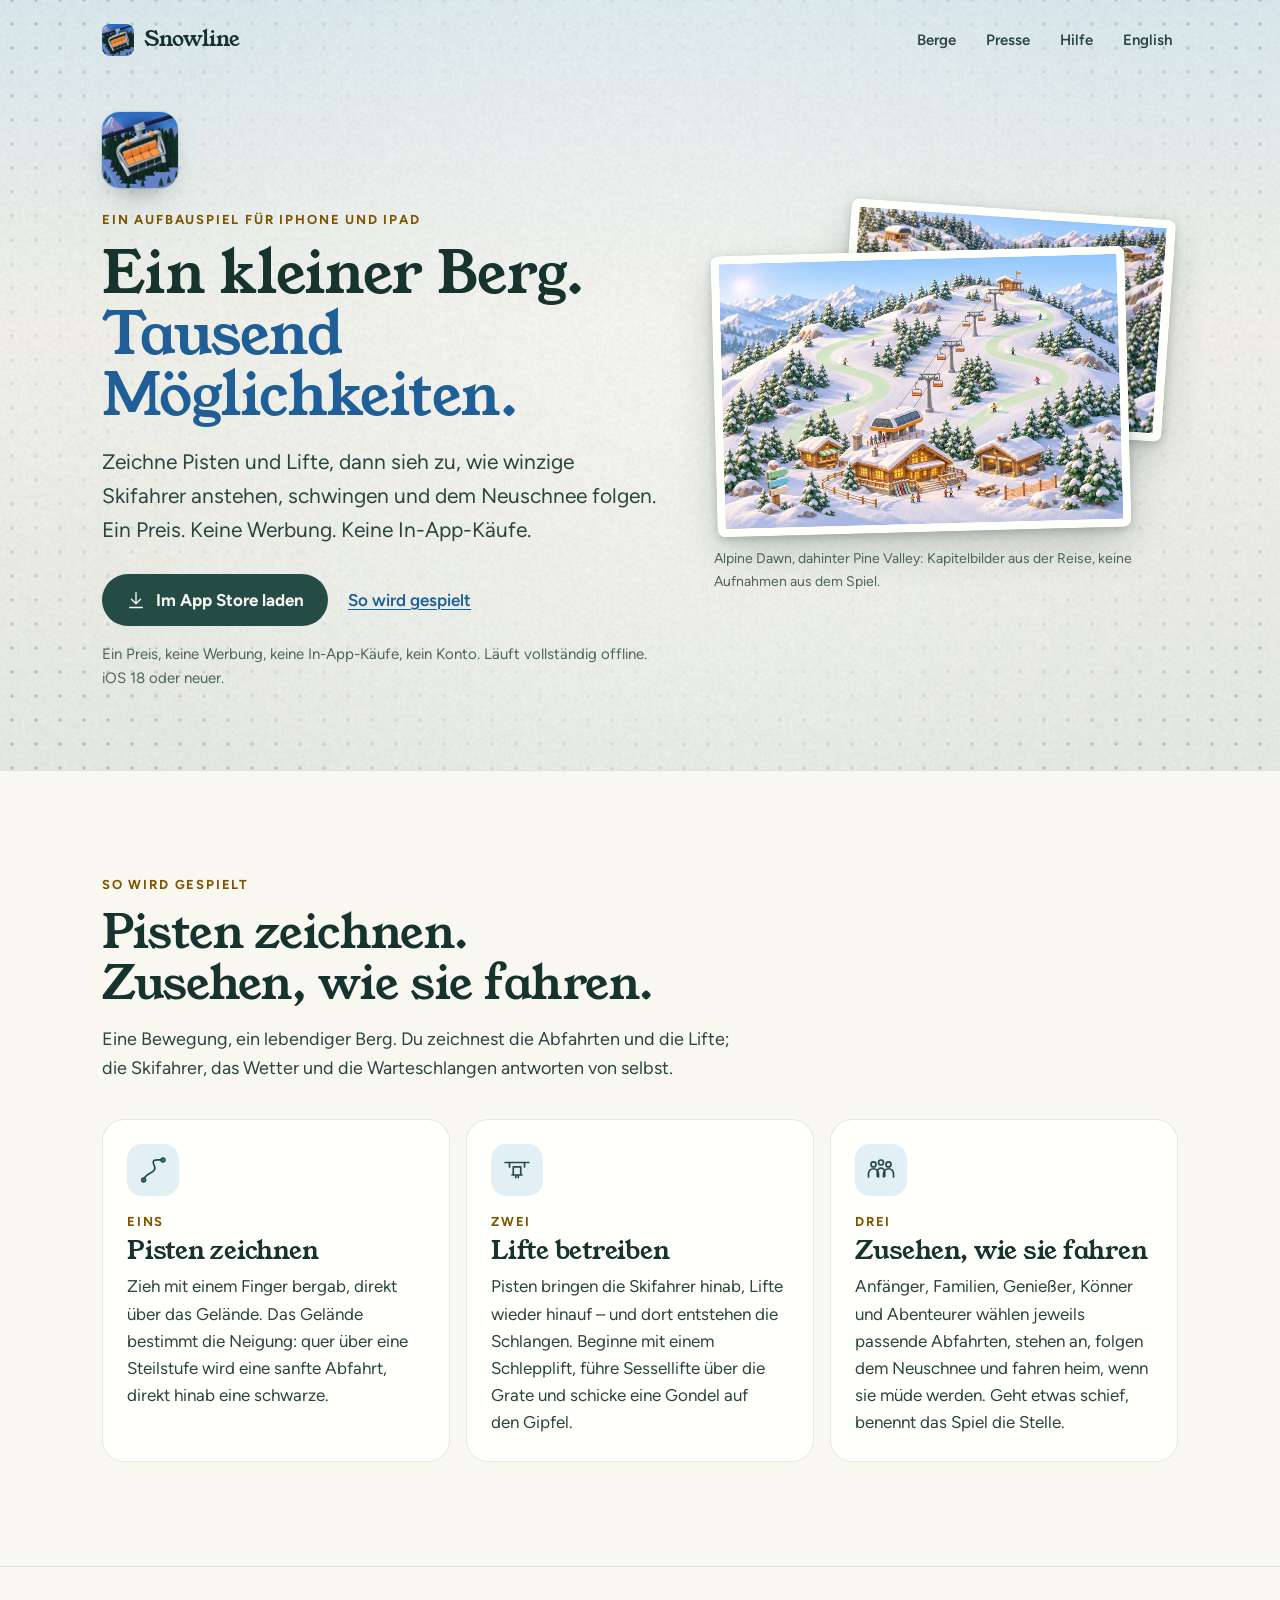
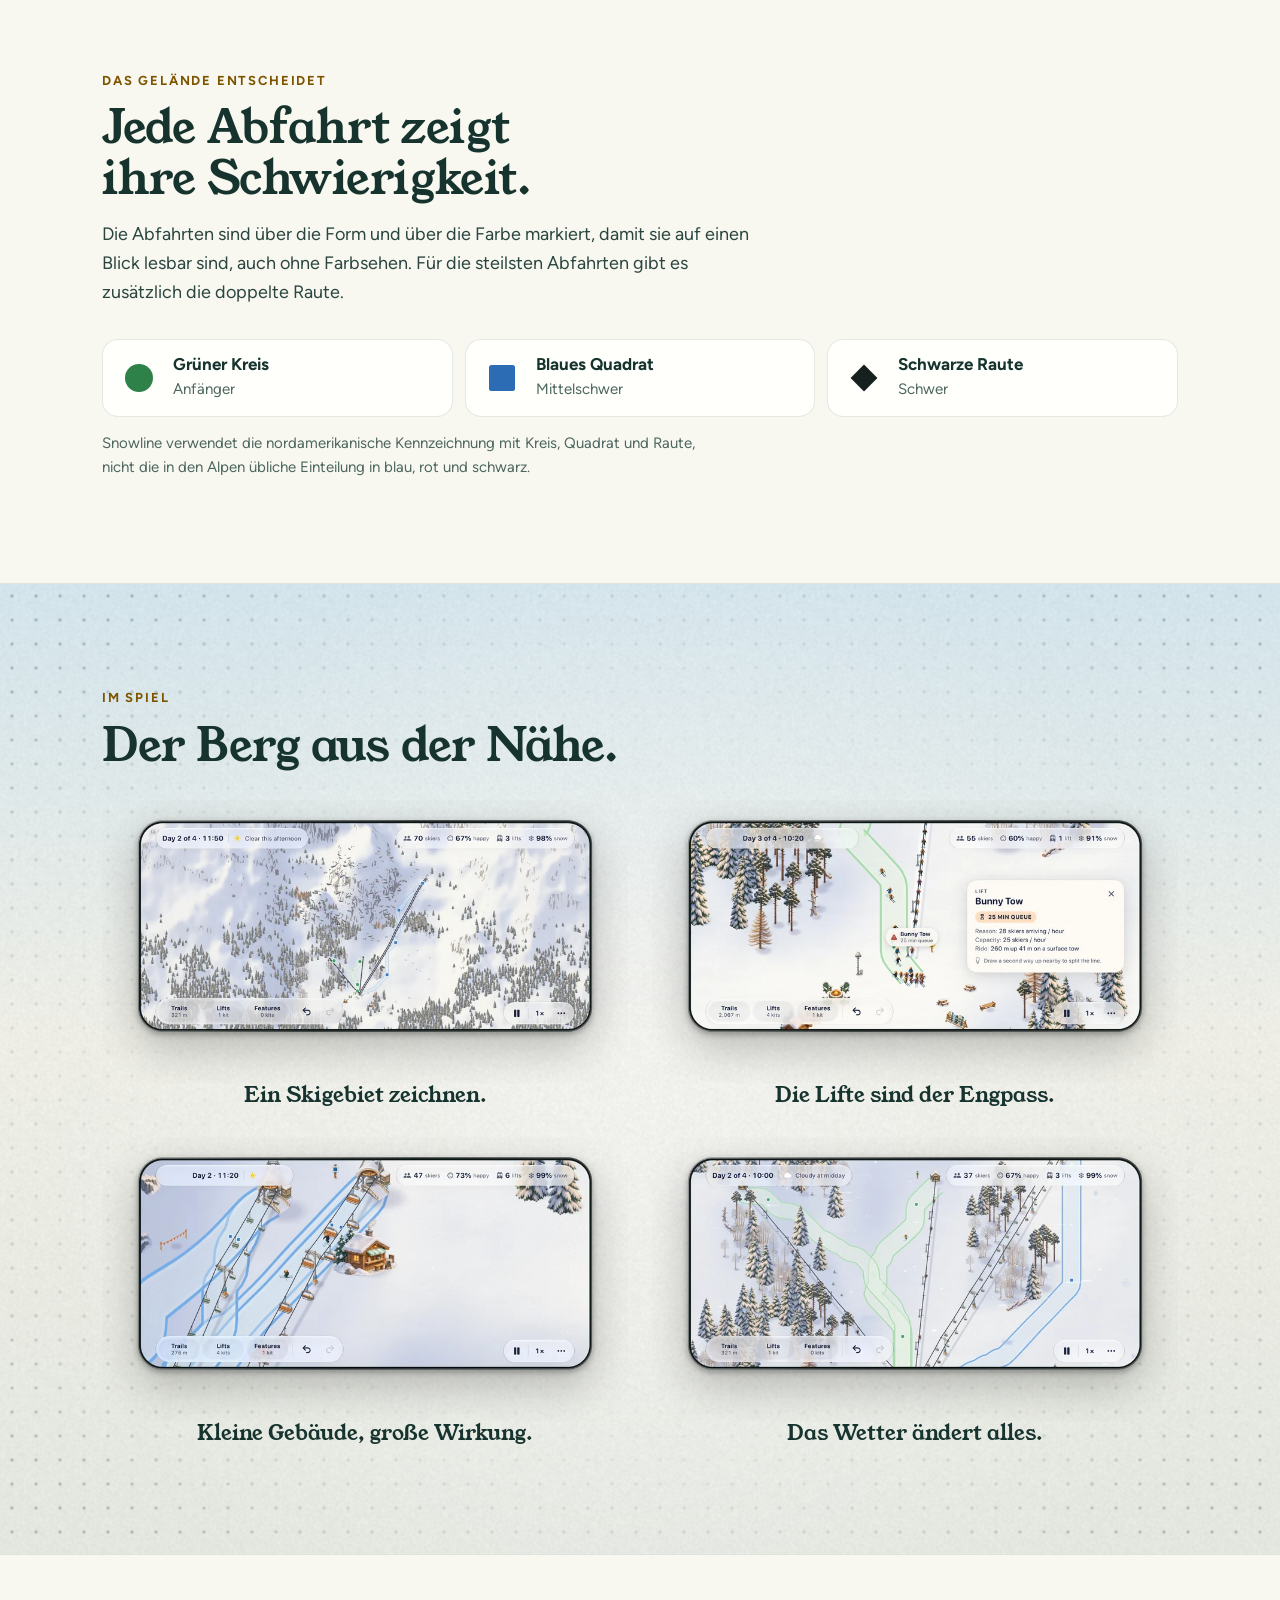
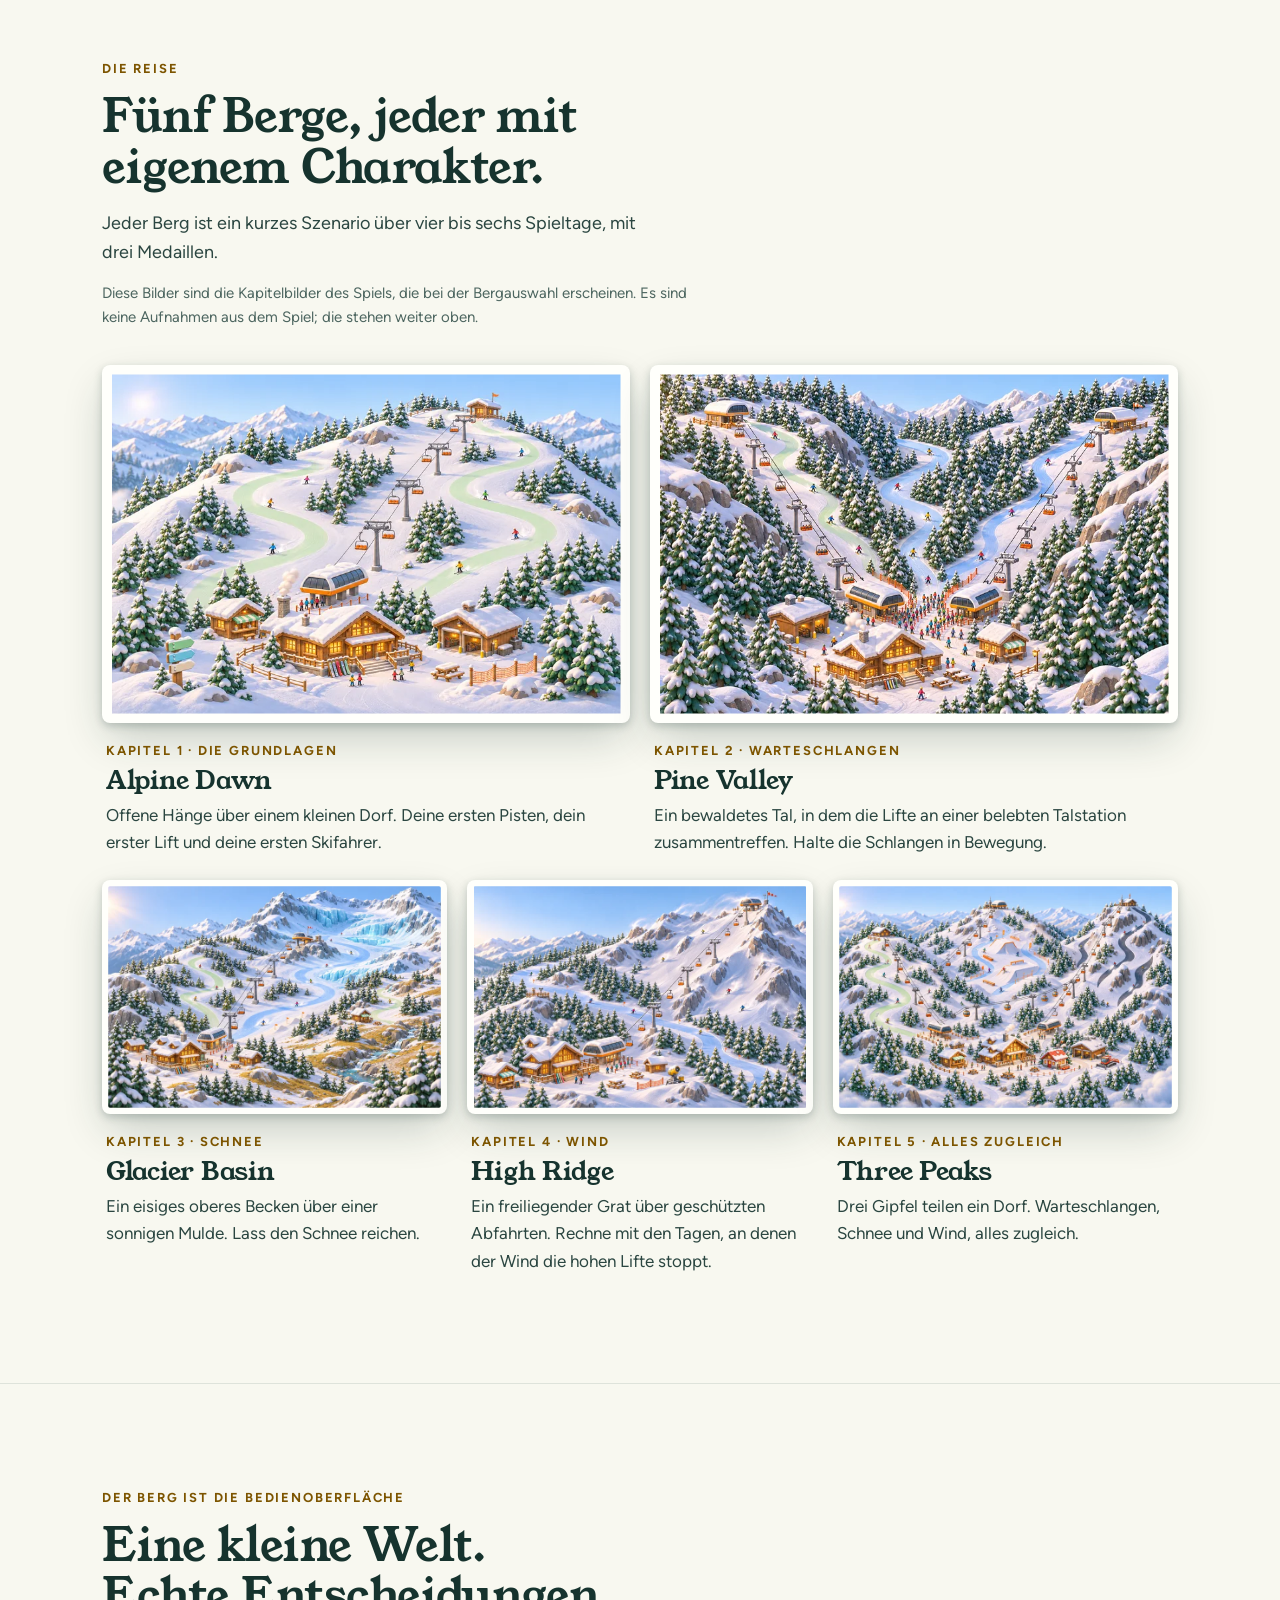
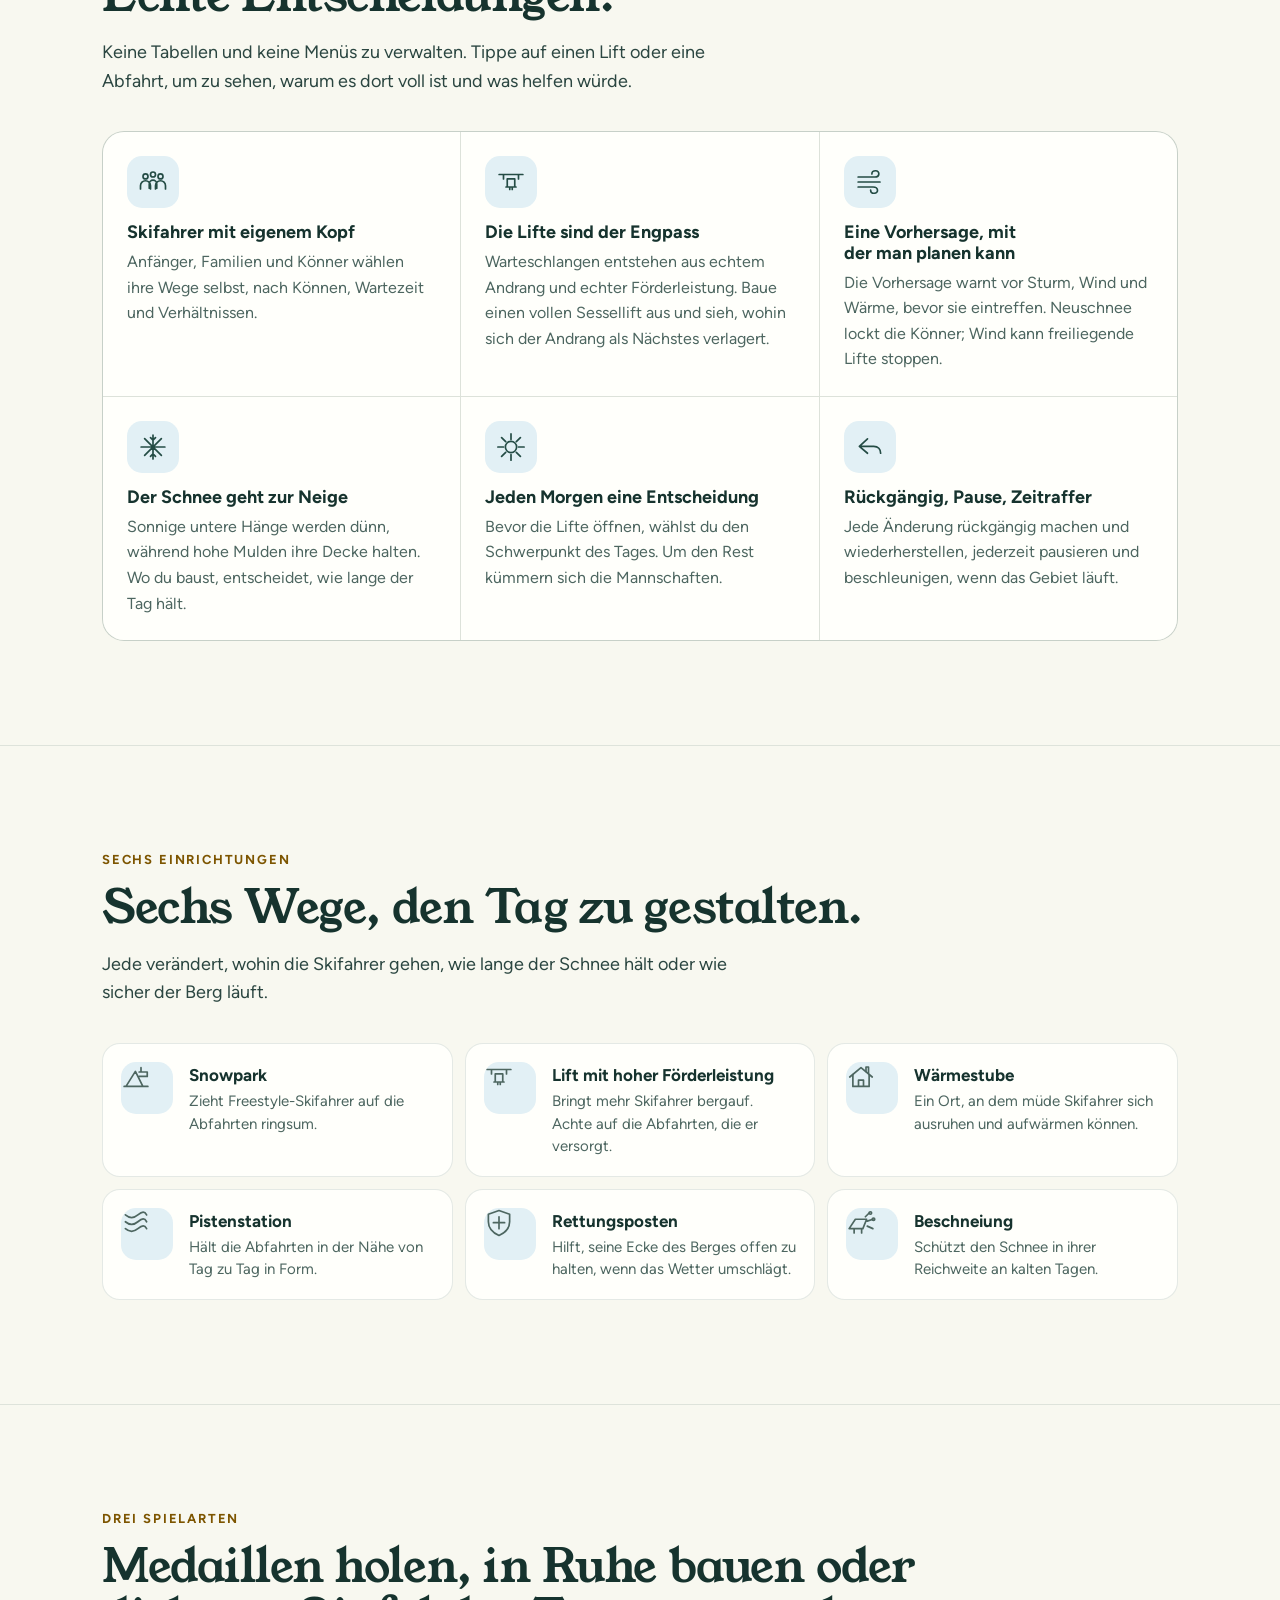
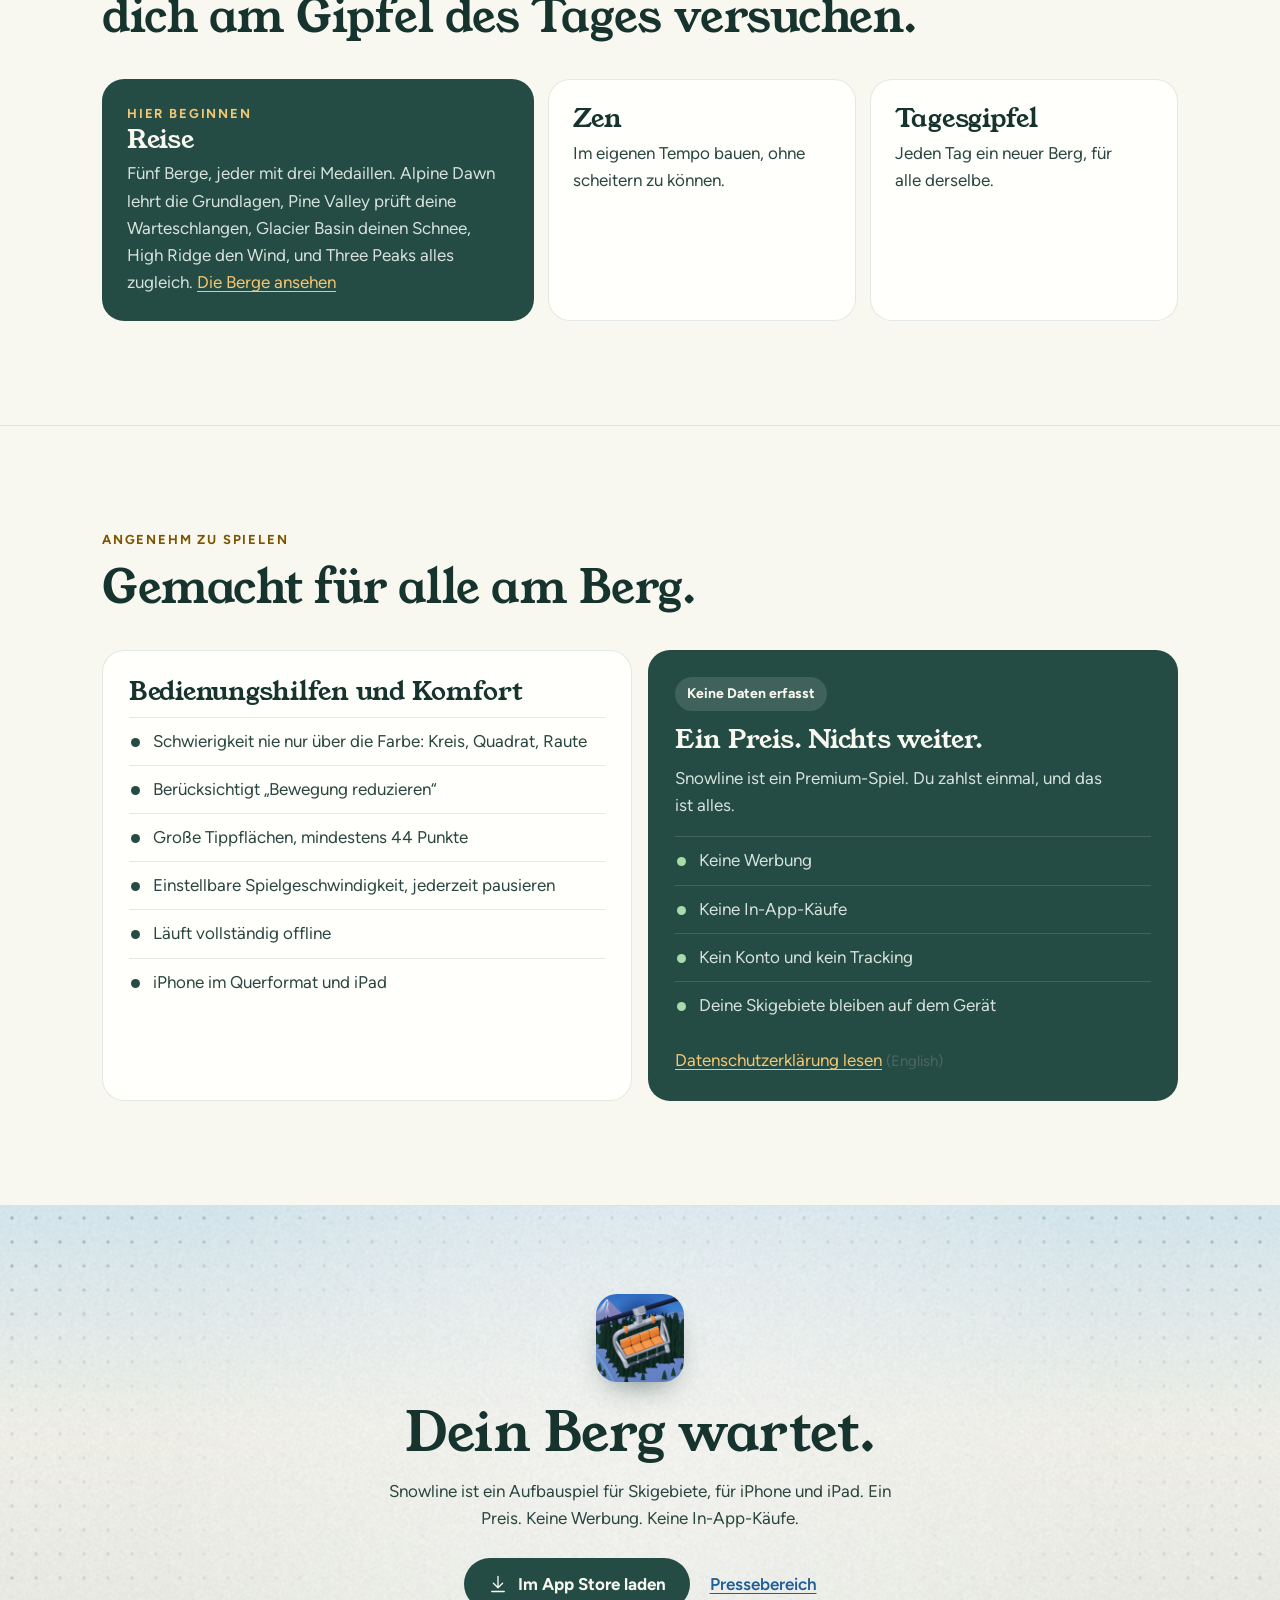
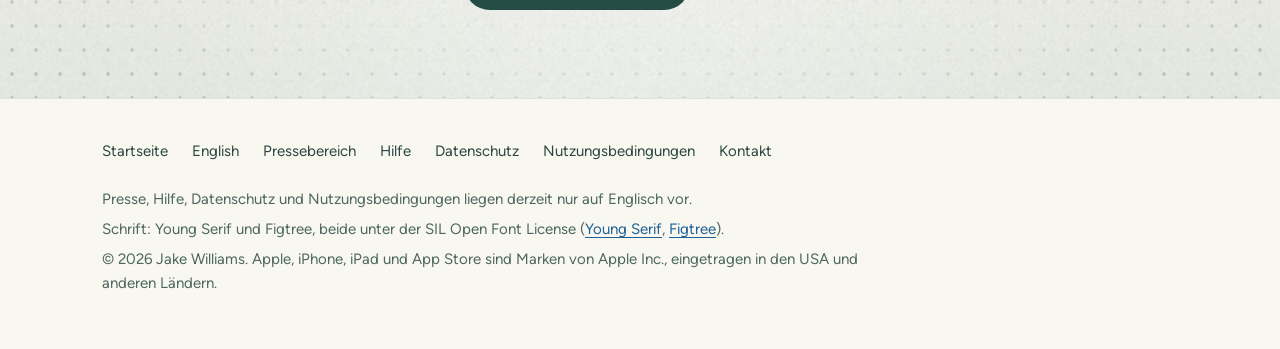
==== index.de.html @ da65fe24 "Add the German landing page, and fix the live site's "Coming soon" buy button The de-DE App Store li" ====
<!DOCTYPE html>
<html lang="de">
<head>
<meta charset="UTF-8">
<meta name="viewport" content="width=device-width, initial-scale=1">
<title>Snowline: Skigebiet bauen – Aufbauspiel für iPhone und iPad</title>
<meta name="description" content="Snowline ist ein Aufbauspiel für iPhone und iPad. Zeichne Pisten und Lifte auf einen kleinen Berg und sieh zu, wie winzige Skifahrer sie befahren. Ein Preis. Keine Werbung. Keine In-App-Käufe.">
<meta name="color-scheme" content="light dark">
<meta name="theme-color" content="#F8F8F0" media="(prefers-color-scheme: light)">
<meta name="theme-color" content="#0E1C1A" media="(prefers-color-scheme: dark)">
<!-- appmeta:start --><meta name="apple-itunes-app" content="app-id=6834599728"><!-- appmeta:end -->
<link rel="canonical" href="https://jakeintech.github.io/snowline-site/index.de.html">
<link rel="alternate" hreflang="de" href="https://jakeintech.github.io/snowline-site/index.de.html">
<link rel="alternate" hreflang="en" href="https://jakeintech.github.io/snowline-site/">
<link rel="alternate" hreflang="x-default" href="https://jakeintech.github.io/snowline-site/">
<link rel="icon" type="image/png" href="assets/img/favicon.png">
<link rel="apple-touch-icon" href="assets/img/apple-touch-icon.png">
<meta property="og:type" content="website">
<meta property="og:site_name" content="Snowline">
<meta property="og:locale" content="de_DE">
<meta property="og:locale:alternate" content="en_US">
<meta property="og:title" content="Snowline: ein kleiner Berg, tausend Möglichkeiten">
<meta property="og:description" content="Ein Aufbauspiel für iPhone und iPad. Pisten zeichnen. Zusehen, wie sie fahren.">
<meta property="og:url" content="https://jakeintech.github.io/snowline-site/index.de.html">
<meta property="og:image" content="https://jakeintech.github.io/snowline-site/assets/img/og.png">
<meta property="og:image:width" content="1200">
<meta property="og:image:height" content="630">
<meta property="og:image:alt" content="Snowline. Ein kleiner Berg. Tausend Möglichkeiten.">
<meta name="twitter:card" content="summary_large_image">
<meta name="twitter:title" content="Snowline: ein kleiner Berg, tausend Möglichkeiten">
<meta name="twitter:description" content="Ein Aufbauspiel für iPhone und iPad. Pisten zeichnen. Zusehen, wie sie fahren.">
<meta name="twitter:image" content="https://jakeintech.github.io/snowline-site/assets/img/og.png">
<meta name="twitter:image:alt" content="Snowline. Ein kleiner Berg. Tausend Möglichkeiten.">
<link rel="preload" href="assets/fonts/young-serif-400.woff2" as="font" type="font/woff2" crossorigin>
<link rel="preload" href="assets/fonts/figtree-var.woff2" as="font" type="font/woff2" crossorigin>
<link rel="stylesheet" href="assets/site.css">
<!-- ld:start -->
<script type="application/ld+json">
{
  "@context": "https://schema.org",
  "@type": "VideoGame",
  "name": "Snowline: Skigebiet bauen",
  "alternateName": "Snowline",
  "description": "Zeichne ein Skigebiet auf einen kleinen Berg und sieh zu, wie es läuft. Pisten führen hinab, Lifte hinauf, und winzige Skifahrer wählen ihre Abfahrten, stehen an, fahren hinauf und fahren ab. Geht etwas schief, benennt das Spiel die Stelle, und eine gute Änderung kann den ganzen Tag retten.",
  "inLanguage": "de",
  "genre": [
    "Simulation",
    "Strategie"
  ],
  "gamePlatform": [
    "iPhone",
    "iPad"
  ],
  "operatingSystem": "iOS 18 oder neuer",
  "applicationCategory": "GameApplication",
  "playMode": "SinglePlayer",
  "url": "https://jakeintech.github.io/snowline-site/index.de.html",
  "image": "https://jakeintech.github.io/snowline-site/assets/img/icon-512.png",
  "downloadUrl": "https://apps.apple.com/de/app/id6834599728",
  "author": {
    "@type": "Person",
    "name": "Jake Williams"
  }
}
</script>
<!-- ld:end -->
</head>
<body>
<a class="skip" href="#main">Zum Inhalt springen</a>

<header class="wrap site-head">
  <a class="brand" href="index.de.html" aria-label="Snowline Startseite">
    <img src="assets/img/icon-192.png" alt="" width="32" height="32">
    Snowline
  </a>
  <nav class="site-nav" aria-label="Seite">
    <a href="#mountains">Berge</a>
    <a href="press.html" hreflang="en">Presse</a>
    <a href="support.html" hreflang="en">Hilfe</a>
    <a href="./" hreflang="en" lang="en">English</a>
  </nav>
</header>

<main id="main">

<section class="hero stage" aria-labelledby="hero-title">
  <div class="wrap hero-grid">
    <div>
      <img class="hero-icon" src="assets/img/icon-192.png" width="76" height="76" alt="Das Snowline-App-Symbol: ein Nadelwaldgipfel mit einer elfenbeinfarbenen S-förmigen Piste und einer bernsteinfarbenen Gondel vor gletscherblauem Himmel.">
      <p class="tag">Ein Aufbauspiel für iPhone und iPad</p>
      <h1 id="hero-title"><span class="line">Ein kleiner Berg.</span> <span class="line">Tausend Möglichkeiten.</span></h1>
      <!-- promo:start -->
      <p class="lede">Zeichne Pisten und Lifte, dann sieh zu, wie winzige Skifahrer anstehen, schwingen und dem Neuschnee folgen. Ein Preis. Keine Werbung. Keine <span class="nb">In-App-Käufe</span>.</p>
      <!-- promo:end -->
      <div class="hero-cta">
        <!-- store-cta:start --><a class="btn store" href="https://apps.apple.com/de/app/id6834599728"><svg viewBox="0 0 48 48" fill="none" stroke="currentColor" stroke-width="3.2" stroke-linecap="round" stroke-linejoin="round" aria-hidden="true" focusable="false"><path d="M24 6v26M13 22l11 11 11-11M9 42h30"/></svg>Im App Store laden</a><!-- store-cta:end -->
        <a href="#how">So wird gespielt</a>
      </div>
      <p class="fine">Ein Preis, keine Werbung, keine In-App-Käufe, kein Konto. Läuft vollständig offline. iOS 18 oder neuer.</p>
    </div>
    <figure class="art prints">
      <div class="stack">
        <img class="print back" src="assets/img/art/pine-valley-768.webp" srcset="assets/img/art/pine-valley-768.webp 768w, assets/img/art/pine-valley-1536.webp 1536w" sizes="(min-width: 1140px) 360px, (min-width: 960px) 34vw, 66vw" width="1536" height="1024" alt="">
        <img class="print front" src="assets/img/art/alpine-dawn-1536.webp" srcset="assets/img/art/alpine-dawn-768.webp 768w, assets/img/art/alpine-dawn-1536.webp 1536w" sizes="(min-width: 1140px) 500px, (min-width: 960px) 46vw, 92vw" width="1536" height="1024" fetchpriority="high" alt="Ein gemalter kleiner Skiberg am Morgen: eine Holzhütte und eine Liftstation in einem verschneiten Dorf, ein Sessellift, der zwischen Nadelbäumen aufsteigt, und blassgrüne Abfahrten, die sich ins Tal winden.">
      </div>
      <figcaption>Alpine Dawn, dahinter Pine Valley: Kapitelbilder aus der Reise, keine Aufnahmen aus dem Spiel.</figcaption>
    </figure>
  </div>
</section>

<section class="section" id="how" aria-labelledby="how-title">
  <div class="wrap">
    <p class="tag">So wird gespielt</p>
    <h2 id="how-title">Pisten zeichnen. Zusehen, wie sie fahren.</h2>
    <p class="intro">Eine Bewegung, ein lebendiger Berg. Du zeichnest die Abfahrten und die Lifte; die Skifahrer, das Wetter und die Warteschlangen antworten von selbst.</p>
    <ol class="steps">
      <li>
        <span class="ico"><svg viewBox="0 0 48 48" fill="none" stroke="currentColor" stroke-width="2.7" stroke-linecap="round" stroke-linejoin="round" aria-hidden="true" focusable="false"><path d="M9 40 C11 28 32 29 26 17 S32 8 40 8"/><circle cx="9" cy="40" r="3"/><circle cx="40" cy="8" r="3"/></svg></span>
        <span class="n">Eins</span>
        <h3>Pisten zeichnen</h3>
        <p>Zieh mit einem Finger bergab, direkt über das Gelände. Das Gelände bestimmt die Neigung: quer über eine Steilstufe wird eine sanfte Abfahrt, direkt hinab eine schwarze.</p>
      </li>
      <li>
        <span class="ico"><svg viewBox="0 0 48 48" fill="none" stroke="currentColor" stroke-width="2.7" stroke-linecap="round" stroke-linejoin="round" aria-hidden="true" focusable="false"><path d="M5 12H43M12 12v7m24-7v7M18 19h12v13H18zM16 32h16M22 32v4m4-4v4"/></svg></span>
        <span class="n">Zwei</span>
        <h3>Lifte betreiben</h3>
        <p>Pisten bringen die Skifahrer hinab, Lifte wieder hinauf – und dort entstehen die Schlangen. Beginne mit einem Schlepplift, führe Sessellifte über die Grate und schicke eine Gondel auf den Gipfel.</p>
      </li>
      <li>
        <span class="ico"><svg viewBox="0 0 48 48" fill="none" stroke="currentColor" stroke-width="2.7" stroke-linecap="round" stroke-linejoin="round" aria-hidden="true" focusable="false"><circle cx="12" cy="15" r="4"/><circle cx="24" cy="12" r="4"/><circle cx="36" cy="15" r="4"/><path d="M4 35v-5a8 8 0 0 1 16 0v5m-2-1v-7a6 6 0 0 1 12 0v7m-2 1v-5a8 8 0 0 1 16 0v5"/></svg></span>
        <span class="n">Drei</span>
        <h3>Zusehen, wie sie fahren</h3>
        <p>Anfänger, Familien, Genießer, Könner und Abenteurer wählen jeweils passende Abfahrten, stehen an, folgen dem Neuschnee und fahren heim, wenn sie müde werden. Geht etwas schief, benennt das Spiel die Stelle.</p>
      </li>
    </ol>
  </div>
</section>

<section class="section" id="terrain" aria-labelledby="terrain-title">
  <div class="wrap">
    <p class="tag">Das Gelände entscheidet</p>
    <h2 id="terrain-title">Jede Abfahrt zeigt ihre Schwierigkeit.</h2>
    <p class="intro">Die Abfahrten sind über die Form und über die Farbe markiert, damit sie auf einen Blick lesbar sind, auch ohne Farbsehen. Für die steilsten Abfahrten gibt es zusätzlich die doppelte Raute.</p>
    <ul class="markers">
      <li><svg viewBox="0 0 36 36" aria-hidden="true" focusable="false"><circle class="mk-green" cx="18" cy="18" r="14"/></svg><div><b>Grüner Kreis</b><span>Anfänger</span></div></li>
      <li><svg viewBox="0 0 36 36" aria-hidden="true" focusable="false"><rect class="mk-blue" x="5" y="5" width="26" height="26" rx="2.5"/></svg><div><b>Blaues Quadrat</b><span>Mittelschwer</span></div></li>
      <li><svg viewBox="0 0 36 36" aria-hidden="true" focusable="false"><rect class="mk-black" x="8.5" y="8.5" width="19" height="19" transform="rotate(45 18 18)"/></svg><div><b>Schwarze Raute</b><span>Schwer</span></div></li>
    </ul>
    <p class="note">Snowline verwendet die nordamerikanische Kennzeichnung mit Kreis, Quadrat und Raute, nicht die in den Alpen übliche Einteilung in blau, rot und schwarz.</p>
  </div>
</section>

<section class="section stage" id="screenshots" aria-labelledby="screenshots-title">
  <div class="wrap">
    <p class="tag">Im Spiel</p>
    <h2 id="screenshots-title">Der Berg aus der Nähe.</h2>
    <ul class="shots">
      <li><figure><img src="assets/img/shots/01-overview-small.webp" srcset="assets/img/shots/01-overview-small.webp 879w, assets/img/shots/01-overview.webp 1759w" sizes="(min-width: 960px) 50vw, 100vw" width="1759" height="949" alt="Ein ganzes Snowline-Skigebiet auf seinem Berg, mit Pisten, Liften und Skifahrern."><figcaption>Ein Skigebiet zeichnen.</figcaption></figure></li>
      <li><figure><img src="assets/img/shots/02-queue-small.webp" srcset="assets/img/shots/02-queue-small.webp 879w, assets/img/shots/02-queue.webp 1759w" sizes="(min-width: 960px) 50vw, 100vw" width="1759" height="949" loading="lazy" alt="Skifahrer stehen an der Talstation eines viel befahrenen Lifts an."><figcaption>Die Lifte sind der Engpass.</figcaption></figure></li>
      <li><figure><img src="assets/img/shots/03-features-small.webp" srcset="assets/img/shots/03-features-small.webp 879w, assets/img/shots/03-features.webp 1759w" sizes="(min-width: 960px) 50vw, 100vw" width="1759" height="949" loading="lazy" alt="Nahaufnahme einer Einrichtung: eine Wärmestube neben zwei Sesselliften, auf denen Skifahrer bergauf fahren."><figcaption>Kleine Gebäude, große Wirkung.</figcaption></figure></li>
      <li><figure><img src="assets/img/shots/04-snowfall-small.webp" srcset="assets/img/shots/04-snowfall-small.webp 879w, assets/img/shots/04-snowfall.webp 1759w" sizes="(min-width: 960px) 50vw, 100vw" width="1759" height="949" loading="lazy" alt="Schneefall über dem Skigebiet."><figcaption>Das Wetter ändert alles.</figcaption></figure></li>
    </ul>
  </div>
</section>

<section class="section" id="mountains" aria-labelledby="mountains-title">
  <div class="wrap">
    <p class="tag">Die Reise</p>
    <h2 id="mountains-title">Fünf Berge, jeder mit eigenem Charakter.</h2>
    <p class="intro">Jeder Berg ist ein kurzes Szenario über vier bis sechs Spieltage, mit drei Medaillen.</p>
    <p class="note">Diese Bilder sind die Kapitelbilder des Spiels, die bei der Bergauswahl erscheinen. Es sind keine Aufnahmen aus dem Spiel; die stehen weiter oben.</p>
    <!-- new-mountains:start --><!-- new-mountains:end -->
    <ul class="peaks">
      <li class="peak">
        <img class="print" src="assets/img/art/alpine-dawn-768.webp" srcset="assets/img/art/alpine-dawn-768.webp 768w, assets/img/art/alpine-dawn-1536.webp 1536w" sizes="(min-width: 720px) 50vw, 100vw" width="1536" height="1024" loading="lazy" alt="Ein gemalter kleiner Berg am Morgen: eine Holzhütte und eine Liftstation in einem verschneiten Dorf, ein Sessellift, der zwischen Nadelbäumen aufsteigt, und blassgrüne Abfahrten, die sich ins Tal winden.">
        <div class="body">
          <p class="n">Kapitel 1 &middot; Die Grundlagen</p>
          <h3>Alpine Dawn</h3>
          <p>Offene Hänge über einem kleinen Dorf. Deine ersten Pisten, dein erster Lift und deine ersten Skifahrer.</p>
        </div>
      </li>
      <li class="peak">
        <img class="print" src="assets/img/art/pine-valley-768.webp" srcset="assets/img/art/pine-valley-768.webp 768w, assets/img/art/pine-valley-1536.webp 1536w" sizes="(min-width: 720px) 50vw, 100vw" width="1536" height="1024" loading="lazy" alt="Ein gemaltes bewaldetes Tal: Sessellifte steigen auf beiden Seiten von einer Talstation auf, an der eine Menge winziger Skifahrer wartet.">
        <div class="body">
          <p class="n">Kapitel 2 &middot; Warteschlangen</p>
          <h3>Pine Valley</h3>
          <p>Ein bewaldetes Tal, in dem die Lifte an einer belebten Talstation zusammentreffen. Halte die Schlangen in Bewegung.</p>
        </div>
      </li>
      <li class="peak">
        <img class="print" src="assets/img/art/glacier-basin-768.webp" srcset="assets/img/art/glacier-basin-768.webp 768w, assets/img/art/glacier-basin-1536.webp 1536w" sizes="(min-width: 960px) 33vw, (min-width: 720px) 50vw, 100vw" width="1536" height="1024" loading="lazy" alt="Ein gemaltes Hochbecken: eisblaue Gletscherbrüche hoch oben, darunter ein Sessellift und gewundene Abfahrten, und eine sonnige untere Mulde, in der der Schnee neben einem Bach zu Gras ausgedünnt ist.">
        <div class="body">
          <p class="n">Kapitel 3 &middot; Schnee</p>
          <h3>Glacier Basin</h3>
          <p>Ein eisiges oberes Becken über einer sonnigen Mulde. Lass den Schnee reichen.</p>
        </div>
      </li>
      <li class="peak">
        <img class="print" src="assets/img/art/high-ridge-768.webp" srcset="assets/img/art/high-ridge-768.webp 768w, assets/img/art/high-ridge-1536.webp 1536w" sizes="(min-width: 960px) 33vw, (min-width: 720px) 50vw, 100vw" width="1536" height="1024" loading="lazy" alt="Ein gemalter steiler, felsiger Grat, über dessen Gipfel Schnee verweht, mit einem Sessellift zu einer Station oben und einer Abfahrt, die sich unten durch geschützten Wald schwingt.">
        <div class="body">
          <p class="n">Kapitel 4 &middot; Wind</p>
          <h3>High Ridge</h3>
          <p>Ein freiliegender Grat über geschützten Abfahrten. Rechne mit den Tagen, an denen der Wind die hohen Lifte stoppt.</p>
        </div>
      </li>
      <li class="peak">
        <img class="print" src="assets/img/art/three-peaks-768.webp" srcset="assets/img/art/three-peaks-768.webp 768w, assets/img/art/three-peaks-1536.webp 1536w" sizes="(min-width: 960px) 33vw, (min-width: 720px) 50vw, 100vw" width="1536" height="1024" loading="lazy" alt="Ein gemaltes Skigebiet mit drei verschneiten Gipfeln um ein Dorf, mit Sesselliften und einer Gondel, einem Snowpark mit Schanzen dazwischen und Abfahrten, die sich von jedem Gipfel herabwinden.">
        <div class="body">
          <p class="n">Kapitel 5 &middot; Alles zugleich</p>
          <h3>Three Peaks</h3>
          <p>Drei Gipfel teilen ein Dorf. Warteschlangen, Schnee und Wind, alles zugleich.</p>
        </div>
      </li>
    </ul>
  </div>
</section>

<section class="section" id="features" aria-labelledby="features-title">
  <div class="wrap">
    <p class="tag">Der Berg ist die Bedienoberfläche</p>
    <h2 id="features-title">Eine kleine Welt. Echte Entscheidungen.</h2>
    <p class="intro">Keine Tabellen und keine Menüs zu verwalten. Tippe auf einen Lift oder eine Abfahrt, um zu sehen, warum es dort voll ist und was helfen würde.</p>
    <div class="grid">
      <div>
        <span class="ico"><svg viewBox="0 0 48 48" fill="none" stroke="currentColor" stroke-width="2.7" stroke-linecap="round" stroke-linejoin="round" aria-hidden="true" focusable="false"><circle cx="12" cy="15" r="4"/><circle cx="24" cy="12" r="4"/><circle cx="36" cy="15" r="4"/><path d="M4 35v-5a8 8 0 0 1 16 0v5m-2-1v-7a6 6 0 0 1 12 0v7m-2 1v-5a8 8 0 0 1 16 0v5"/></svg></span>
        <h3>Skifahrer mit eigenem Kopf</h3>
        <p>Anfänger, Familien und Könner wählen ihre Wege selbst, nach Können, Wartezeit und Verhältnissen.</p>
      </div>
      <div>
        <span class="ico"><svg viewBox="0 0 48 48" fill="none" stroke="currentColor" stroke-width="2.7" stroke-linecap="round" stroke-linejoin="round" aria-hidden="true" focusable="false"><path d="M5 12H43M12 12v7m24-7v7M18 19h12v13H18zM16 32h16M22 32v4m4-4v4"/></svg></span>
        <h3>Die Lifte sind der Engpass</h3>
        <p>Warteschlangen entstehen aus echtem Andrang und echter Förderleistung. Baue einen vollen Sessellift aus und sieh, wohin sich der Andrang als Nächstes verlagert.</p>
      </div>
      <div>
        <span class="ico"><svg viewBox="0 0 48 48" fill="none" stroke="currentColor" stroke-width="2.7" stroke-linecap="round" stroke-linejoin="round" aria-hidden="true" focusable="false"><path d="M5 16h27c8 0 8-10 1-10-4 0-6 2-6 5M5 24h35M5 32h24c9 0 9 10 2 10-4 0-6-2-6-5"/></svg></span>
        <h3>Eine Vorhersage, mit der man planen kann</h3>
        <p>Die Vorhersage warnt vor Sturm, Wind und Wärme, bevor sie eintreffen. Neuschnee lockt die Könner; Wind kann freiliegende Lifte stoppen.</p>
      </div>
      <div>
        <span class="ico"><svg viewBox="0 0 48 48" fill="none" stroke="currentColor" stroke-width="2.7" stroke-linecap="round" stroke-linejoin="round" aria-hidden="true" focusable="false"><path d="M24 5v38M5 24h38M10.6 10.6l26.8 26.8M37.4 10.6 10.6 37.4M20 9l4 4 4-4M20 39l4-4 4 4"/></svg></span>
        <h3>Der Schnee geht zur Neige</h3>
        <p>Sonnige untere Hänge werden dünn, während hohe Mulden ihre Decke halten. Wo du baust, entscheidet, wie lange der Tag hält.</p>
      </div>
      <div>
        <span class="ico"><svg viewBox="0 0 48 48" fill="none" stroke="currentColor" stroke-width="2.7" stroke-linecap="round" stroke-linejoin="round" aria-hidden="true" focusable="false"><circle cx="24" cy="24" r="9"/><path d="M24 3v9m0 24v9M3 24h9m24 0h9M9 9l6.5 6.5m17 17L39 39M9 39l6.5-6.5m17-17L39 9"/></svg></span>
        <h3>Jeden Morgen eine Entscheidung</h3>
        <p>Bevor die Lifte öffnen, wählst du den Schwerpunkt des Tages. Um den Rest kümmern sich die Mannschaften.</p>
      </div>
      <div>
        <span class="ico"><svg viewBox="0 0 48 48" fill="none" stroke="currentColor" stroke-width="2.7" stroke-linecap="round" stroke-linejoin="round" aria-hidden="true" focusable="false"><path d="M20 11 7 23l13 11M8 23h22c7 0 11 5 11 11"/></svg></span>
        <h3>Rückgängig, Pause, Zeitraffer</h3>
        <p>Jede Änderung rückgängig machen und wiederherstellen, jederzeit pausieren und beschleunigen, wenn das Gebiet läuft.</p>
      </div>
    </div>
  </div>
</section>

<section class="section" id="kit" aria-labelledby="kit-title">
  <div class="wrap">
    <p class="tag">Sechs Einrichtungen</p>
    <h2 id="kit-title">Sechs Wege, den Tag zu gestalten.</h2>
    <p class="intro">Jede verändert, wohin die Skifahrer gehen, wie lange der Schnee hält oder wie sicher der Berg läuft.</p>
    <ul class="kit">
      <li><span class="ico"><svg viewBox="0 0 48 48" fill="none" stroke="currentColor" stroke-width="2.7" stroke-linecap="round" stroke-linejoin="round" aria-hidden="true" focusable="false"><path d="M5 39h38M8 39l15-24 12 24M29 16h13v7H29M32 9v7"/></svg></span><div><b>Snowpark</b><span>Zieht Freestyle-Skifahrer auf die Abfahrten ringsum.</span></div></li>
      <li><span class="ico"><svg viewBox="0 0 48 48" fill="none" stroke="currentColor" stroke-width="2.7" stroke-linecap="round" stroke-linejoin="round" aria-hidden="true" focusable="false"><path d="M5 12H43M12 12v7m24-7v7M18 19h12v13H18zM16 32h16M22 32v4m4-4v4"/></svg></span><div><b>Lift mit hoher Förderleistung</b><span>Bringt mehr Skifahrer bergauf. Achte auf die Abfahrten, die er versorgt.</span></div></li>
      <li><span class="ico"><svg viewBox="0 0 48 48" fill="none" stroke="currentColor" stroke-width="2.7" stroke-linecap="round" stroke-linejoin="round" aria-hidden="true" focusable="false"><path d="M6 24 24 9l18 15"/><path d="M11 20v19h26V20M20 39V29h8v10M32 15V8h4v10"/></svg></span><div><b>Wärmestube</b><span>Ein Ort, an dem müde Skifahrer sich ausruhen und aufwärmen können.</span></div></li>
      <li><span class="ico"><svg viewBox="0 0 48 48" fill="none" stroke="currentColor" stroke-width="2.7" stroke-linecap="round" stroke-linejoin="round" aria-hidden="true" focusable="false"><path d="M7 11c7 6 13 6 20 0s11-6 14 0M7 22c7 6 13 6 20 0s11-6 14 0M7 33c7 6 13 6 20 0s11-6 14 0"/></svg></span><div><b>Pistenstation</b><span>Hält die Abfahrten in der Nähe von Tag zu Tag in Form.</span></div></li>
      <li><span class="ico"><svg viewBox="0 0 48 48" fill="none" stroke="currentColor" stroke-width="2.7" stroke-linecap="round" stroke-linejoin="round" aria-hidden="true" focusable="false"><path d="M24 4 41 10v12c0 12-8 18-17 22C15 40 7 34 7 22V10L24 4Z"/><path d="M24 14v19m-9-9.5h18"/></svg></span><div><b>Rettungsposten</b><span>Hilft, seine Ecke des Berges offen zu halten, wenn das Wetter umschlägt.</span></div></li>
      <li><span class="ico"><svg viewBox="0 0 48 48" fill="none" stroke="currentColor" stroke-width="2.7" stroke-linecap="round" stroke-linejoin="round" aria-hidden="true" focusable="false"><path d="M5 33h22l6-15H15L5 33Zm8 0v7m12-7v7M31 14l6-6m-3 13 9-3m-9 11 9 4"/><circle cx="39" cy="8" r="2"/><circle cx="44" cy="18" r="2"/></svg></span><div><b>Beschneiung</b><span>Schützt den Schnee in ihrer Reichweite an kalten Tagen.</span></div></li>
    </ul>
  </div>
</section>

<section class="section" id="modes" aria-labelledby="modes-title">
  <div class="wrap">
    <p class="tag">Drei Spielarten</p>
    <h2 id="modes-title">Medaillen holen, in Ruhe bauen oder dich am Gipfel des Tages versuchen.</h2>
    <ul class="modes">
      <li class="journey">
        <p class="tag">Hier beginnen</p>
        <h3>Reise</h3>
        <p>Fünf Berge, jeder mit drei Medaillen. Alpine Dawn lehrt die Grundlagen, Pine Valley prüft deine Warteschlangen, Glacier Basin deinen Schnee, High Ridge den Wind, und Three Peaks alles zugleich. <a href="#mountains">Die Berge ansehen</a></p>
      </li>
      <li>
        <h3>Zen</h3>
        <p>Im eigenen Tempo bauen, ohne scheitern zu können.</p>
      </li>
      <li>
        <h3>Tagesgipfel</h3>
        <p>Jeden Tag ein neuer Berg, für alle derselbe.</p>
      </li>
    </ul>
  </div>
</section>

<section class="section" id="comfort" aria-labelledby="comfort-title">
  <div class="wrap">
    <p class="tag">Angenehm zu spielen</p>
    <h2 id="comfort-title">Gemacht für alle am Berg.</h2>
    <div class="split">
      <div class="panel">
        <h3>Bedienungshilfen und Komfort</h3>
        <ul>
          <li>Schwierigkeit nie nur über die Farbe: Kreis, Quadrat, Raute</li>
          <li>Berücksichtigt &bdquo;Bewegung reduzieren&ldquo;</li>
          <li>Große Tippflächen, mindestens 44 Punkte</li>
          <li>Einstellbare Spielgeschwindigkeit, jederzeit pausieren</li>
          <li>Läuft vollständig offline</li>
          <li>iPhone im Querformat und iPad</li>
        </ul>
      </div>
      <div class="panel privacy">
        <span class="label">Keine Daten erfasst</span>
        <h3>Ein Preis. Nichts weiter.</h3>
        <p>Snowline ist ein Premium-Spiel. Du zahlst einmal, und das ist alles.</p>
        <ul>
          <li>Keine Werbung</li>
          <li>Keine In-App-Käufe</li>
          <li>Kein Konto und kein Tracking</li>
          <li>Deine Skigebiete bleiben auf dem Gerät</li>
        </ul>
        <p><a href="privacy-policy.html" hreflang="en">Datenschutzerklärung lesen</a> <span class="fine" lang="en">(English)</span></p>
      </div>
    </div>
  </div>
</section>

<section class="closing stage" aria-labelledby="closing-title">
  <div class="wrap">
    <img src="assets/img/icon-192.png" width="88" height="88" alt="">
    <h2 id="closing-title">Dein Berg wartet.</h2>
    <p>Snowline ist ein Aufbauspiel für Skigebiete, für iPhone und iPad. Ein Preis. Keine Werbung. Keine In-App-Käufe.</p>
    <div class="hero-cta">
      <!-- store-cta:start --><a class="btn store" href="https://apps.apple.com/de/app/id6834599728"><svg viewBox="0 0 48 48" fill="none" stroke="currentColor" stroke-width="3.2" stroke-linecap="round" stroke-linejoin="round" aria-hidden="true" focusable="false"><path d="M24 6v26M13 22l11 11 11-11M9 42h30"/></svg>Im App Store laden</a><!-- store-cta:end -->
      <a href="press.html" hreflang="en">Pressebereich</a>
    </div>
  </div>
</section>

</main>

<footer class="site-foot">
  <div class="wrap">
    <nav aria-label="Fußbereich">
      <a href="index.de.html">Startseite</a>
      <a href="./" hreflang="en" lang="en">English</a>
      <a href="press.html" hreflang="en">Pressebereich</a>
      <a href="support.html" hreflang="en">Hilfe</a>
      <a href="privacy-policy.html" hreflang="en">Datenschutz</a>
      <a href="terms-of-service.html" hreflang="en">Nutzungsbedingungen</a>
      <a href="mailto:info@jakeawilliams.com">Kontakt</a>
    </nav>
    <p>Presse, Hilfe, Datenschutz und Nutzungsbedingungen liegen derzeit nur auf Englisch vor.</p>
    <p>Schrift: Young Serif und Figtree, beide unter der SIL Open Font License (<a href="assets/fonts/OFL-YoungSerif.txt">Young Serif</a>, <a href="assets/fonts/OFL-Figtree.txt">Figtree</a>).</p>
    <p>&copy; 2026 Jake Williams. Apple, iPhone, iPad und App Store sind Marken von Apple Inc., eingetragen in den USA und anderen Ländern.</p>
  </div>
</footer>
</body>
</html>
---- assets/site.css ----
/* Snowline site. Palette from the art kit: ivory #F8F8F0, evergreen #244C45, glacier #8EC9E5,
   mint #A6DCAA, alpine blue #6EAAE8 and amber #F4C673, with darker tints for text so every
   pairing meets WCAG AA in both themes. Type: Young Serif (display) and Figtree (text), both
   SIL Open Font License, self-hosted (see fonts/OFL-*.txt). No third-party requests. */
@font-face { font-family: "Young Serif"; src: url("fonts/young-serif-400.woff2") format("woff2"); font-weight: 400; font-style: normal; font-display: swap; }
@font-face { font-family: "Figtree"; src: url("fonts/figtree-var.woff2") format("woff2"); font-weight: 300 900; font-style: normal; font-display: swap; }

:root {
  /* kit palette */
  --ivory: #F8F8F0;
  --evergreen: #244C45;
  --glacier: #8EC9E5;
  --mint: #A6DCAA;
  --alpine: #6EAAE8;
  --amber: #F4C673;

  /* light theme (default) */
  --bg: #F8F8F0;
  --bg2: #EEF2EA;
  --card: #FFFFFB;
  --sky: #DCEEF6;
  --ink: #16332E;         /* headings: 12.7:1 on ivory */
  --ink2: #2B4641;        /* body: 9.6:1 */
  --ink3: #4D6660;        /* muted: 5.8:1 */
  --line: rgba(36, 76, 69, 0.12);
  --line2: rgba(36, 76, 69, 0.22);
  --link: #1F5E96;        /* alpine blue, deepened: 6.3:1 */
  --link-hover: #16332E;
  --accent: #7D5500;      /* amber, deepened for text: 6.2:1 */
  --btn-bg: #244C45;
  --btn-ink: #F8F8F0;
  --btn-hover: #1A3A34;
  --focus: #1F5E96;
  --icon: #244C45;
  --icon-bg: #E2F0F5;
  --feature-bg: #244C45;  /* evergreen panels with ivory text */
  --feature-ink: #F8F8F0;
  --feature-ink2: #D7E1DC;
  --feature-link: #F4C673;
  --m-green: #2E8148;
  --m-blue: #2C6CB4;
  --m-black: #16201E;
  --m-stroke: 0;
  --shadow: 0 24px 48px -28px rgba(22, 51, 46, 0.45);

  /* Reps paper and prints, after _reps-creative-assets (style: grain 0.1, dots 0.16, glow 0.55, shadow 0.7) */
  --paper-top: #F8F8F0;
  --paper-bottom: #EDF1E9;
  --dot: rgba(22, 51, 46, 0.2);
  --glow: rgba(255, 255, 255, 0.6);
  --h-accent: #1F5E96;    /* a headline's second line, as Reps sets its accent line: 6.3:1 */
  --mat: #FFFFFB;
  --print-shadow: 0 18px 44px -6px rgba(22, 51, 46, 0.24), 0 3px 8px rgba(22, 51, 46, 0.22);

  --serif: "Young Serif", "Iowan Old Style", Georgia, serif;
  --sans: "Figtree", -apple-system, BlinkMacSystemFont, "Helvetica Neue", Arial, sans-serif;
  --gutter: 16px;
  --wide: 1140px;
  --text: 700px;
  --radius: 22px;
  color-scheme: light;
}

@media (prefers-color-scheme: dark) {
  :root:not([data-theme="light"]) {
    --bg: #0E1C1A; --bg2: #132623; --card: #18302B; --sky: #12303A;
    --ink: #F8F8F0; --ink2: #D7E1DC; --ink3: #A5B8B1;
    --line: rgba(248, 248, 240, 0.10); --line2: rgba(248, 248, 240, 0.18);
    --link: #8EC9E5; --link-hover: #F4C673; --accent: #F4C673;
    --btn-bg: #F4C673; --btn-ink: #13261F; --btn-hover: #F8E2A8;
    --focus: #8EC9E5; --icon: #8EC9E5; --icon-bg: #173A44;
    --feature-bg: #1F423C; --feature-ink: #F8F8F0; --feature-ink2: #D7E1DC; --feature-link: #F4C673;
    --m-green: #A6DCAA; --m-blue: #6EAAE8; --m-black: #0A0F0E; --m-stroke: 1.5;
    --shadow: 0 24px 48px -24px rgba(0, 0, 0, 0.7);
    --paper-top: #12302C; --paper-bottom: #0E1C1A; --dot: rgba(248, 248, 240, 0.14); --glow: rgba(142, 201, 229, 0.12);
    --h-accent: #8EC9E5; --mat: #ECEADF;
    --print-shadow: 0 18px 44px -6px rgba(0, 0, 0, 0.6), 0 3px 8px rgba(0, 0, 0, 0.5);
    color-scheme: dark;
  }
}
:root[data-theme="dark"] {
  --bg: #0E1C1A; --bg2: #132623; --card: #18302B; --sky: #12303A;
  --ink: #F8F8F0; --ink2: #D7E1DC; --ink3: #A5B8B1;
  --line: rgba(248, 248, 240, 0.10); --line2: rgba(248, 248, 240, 0.18);
  --link: #8EC9E5; --link-hover: #F4C673; --accent: #F4C673;
  --btn-bg: #F4C673; --btn-ink: #13261F; --btn-hover: #F8E2A8;
  --focus: #8EC9E5; --icon: #8EC9E5; --icon-bg: #173A44;
  --feature-bg: #1F423C; --feature-ink: #F8F8F0; --feature-ink2: #D7E1DC; --feature-link: #F4C673;
  --m-green: #A6DCAA; --m-blue: #6EAAE8; --m-black: #0A0F0E; --m-stroke: 1.5;
  --shadow: 0 24px 48px -24px rgba(0, 0, 0, 0.7);
  --paper-top: #12302C; --paper-bottom: #0E1C1A; --dot: rgba(248, 248, 240, 0.14); --glow: rgba(142, 201, 229, 0.12);
  --h-accent: #8EC9E5; --mat: #ECEADF;
  --print-shadow: 0 18px 44px -6px rgba(0, 0, 0, 0.6), 0 3px 8px rgba(0, 0, 0, 0.5);
  color-scheme: dark;
}

* { box-sizing: border-box; }
html { -webkit-text-size-adjust: 100%; }
body {
  margin: 0;
  background: linear-gradient(180deg, var(--sky) 0, var(--bg) 560px) top / 100% 560px no-repeat, var(--bg);
  color: var(--ink2);
  font-family: var(--sans);
  font-size: 17px;
  line-height: 1.6;
  -webkit-font-smoothing: antialiased;
  overflow-wrap: break-word;
}
img, svg { max-width: 100%; height: auto; display: block; }
a { color: var(--link); text-underline-offset: 3px; text-decoration-thickness: 1px; }
a:hover { color: var(--link-hover); }
:focus-visible { outline: 3px solid var(--focus); outline-offset: 3px; border-radius: 6px; }
h1, h2, h3 { color: var(--ink); font-family: var(--serif); font-weight: 400; line-height: 1.15; letter-spacing: -0.01em; text-wrap: balance; margin: 0; }
p { margin: 0 0 1em; text-wrap: pretty; }
.wrap { max-width: var(--wide); margin: 0 auto; padding: 0 var(--gutter); }
.skip { position: absolute; left: -999px; top: 12px; z-index: 10; background: var(--btn-bg); color: var(--btn-ink); padding: 10px 16px; border-radius: 999px; font-weight: 700; text-decoration: none; }
.skip:focus { left: var(--gutter); }
.nb { white-space: nowrap; }
.visually-hidden { position: absolute; width: 1px; height: 1px; overflow: hidden; clip: rect(0 0 0 0); clip-path: inset(50%); white-space: nowrap; }

.tag {
  font-size: 13px;
  font-weight: 700;
  letter-spacing: 0.14em;
  text-transform: uppercase;
  color: var(--accent);
  margin: 0 0 12px;
}

/* Header */
.site-head { position: relative; z-index: 1; display: flex; flex-wrap: wrap; align-items: center; justify-content: space-between; gap: 4px 12px; padding-top: 14px; padding-bottom: 14px; }
.brand { display: inline-flex; align-items: center; gap: 10px; color: var(--ink); text-decoration: none; font-family: var(--serif); font-size: 21px; min-height: 44px; }
.brand img { width: 32px; height: 32px; border-radius: 8px; }
.site-nav { display: flex; align-items: center; gap: 2px; font-size: 15px; font-weight: 600; margin-right: -6px; }
.site-nav a { display: inline-flex; align-items: center; min-height: 44px; color: var(--ink2); text-decoration: none; padding: 0 6px; border-radius: 10px; }
.site-nav a:hover { color: var(--ink); background: var(--bg2); }
.site-nav a[aria-current="page"] { color: var(--ink); text-decoration: underline; text-decoration-thickness: 2px; text-underline-offset: 6px; }

/* Buttons and the store call to action */
.btn {
  display: inline-flex; align-items: center; justify-content: center; gap: 10px;
  min-height: 52px; padding: 0 24px;
  background: var(--btn-bg); color: var(--btn-ink);
  border-radius: 999px; text-decoration: none;
  font-weight: 700; font-size: 17px;
  transition: background-color 0.15s ease;
}
.btn:hover { background: var(--btn-hover); color: var(--btn-ink); }
.btn svg { width: 20px; height: 20px; flex: none; }
.btn.quiet { background: transparent; color: var(--ink); border: 1.5px solid var(--line2); }
.btn.quiet:hover { background: var(--bg2); color: var(--ink); }
.btn.store { box-shadow: var(--shadow); }
.soon {
  display: inline-flex; align-items: center; gap: 10px; min-height: 52px; padding: 0 22px;
  border: 1.5px solid var(--line2); border-radius: 999px; color: var(--ink); font-weight: 700; font-size: 16px;
  background: var(--card);
}
.soon svg { width: 18px; height: 18px; flex: none; color: var(--accent); }
.fine { font-size: 15px; color: var(--ink3); margin: 16px 0 0; }

/* Reps paper: a wash, a glow just below the middle, grain multiplied over both, and a dot grid that is
   clear in the middle and stronger toward the edges (render.swift paper()). It is drawn in pseudo-elements
   so a stage can reach up behind the header with --stage-top. */
.stage { position: relative; isolation: isolate; --stage-top: 0px; }
.stage::before, .stage::after { content: ""; position: absolute; inset: var(--stage-top) 0 0; pointer-events: none; }
.stage::before {
  z-index: -2;
  background:
    url("img/grain.png") 0 0 / 256px 256px,
    radial-gradient(circle farthest-corner at 50% 56%, var(--glow), transparent 72%),
    linear-gradient(180deg, var(--sky), var(--paper-top) 46%, var(--paper-bottom));
  background-blend-mode: multiply, normal, normal;
}
.stage::after {
  z-index: -1;
  background: radial-gradient(circle, var(--dot) 1.2px, transparent 1.7px) 0 0 / 20px 20px;
  -webkit-mask-image: radial-gradient(ellipse farthest-corner at 50% 50%, transparent 31%, rgba(0, 0, 0, 0.12) 50%, rgba(0, 0, 0, 0.48) 71%, #000 88%);
  mask-image: radial-gradient(ellipse farthest-corner at 50% 50%, transparent 31%, rgba(0, 0, 0, 0.12) 50%, rgba(0, 0, 0, 0.48) 71%, #000 88%);
}

/* Chapter art as a print: an ivory mat and Reps' two shadows (ambient and contact), never a phone frame */
.print { display: block; width: 100%; padding: clamp(6px, 1.8%, 12px); background: var(--mat); border-radius: 8px; box-shadow: var(--print-shadow); }

/* Hero */
.hero { padding: 16px 0 64px; }
.hero.stage { --stage-top: -140px; }
.hero-grid { display: grid; gap: 36px; align-items: center; }
.hero-icon { width: 76px; height: 76px; border-radius: 18px; margin-bottom: 22px; box-shadow: 0 14px 30px -16px rgba(22, 51, 46, 0.6), 0 0 0 1px var(--line); }
.hero h1 { font-size: clamp(36px, 9.4vw, 64px); line-height: 1.05; }
.hero h1 .line { display: block; }
.hero h1 .line + .line { color: var(--h-accent); }
.hero .lede { font-size: clamp(18px, 2.2vw, 21px); color: var(--ink2); max-width: 31em; margin: 20px 0 28px; }
.hero-cta { display: flex; flex-wrap: wrap; align-items: center; gap: 12px 20px; }
.hero-cta > a:not(.btn) { display: inline-flex; align-items: center; min-height: 44px; font-weight: 600; }
.art { margin: 0; }
.art figcaption { font-size: 14px; color: var(--ink3); margin-top: 16px; }
.prints .stack { position: relative; padding: 9% 5% 0 0; }
.prints .back { position: absolute; top: 0; right: 2%; width: 70%; transform: rotate(4deg); }
.prints .front { position: relative; width: 94%; transform: rotate(-1.5deg); }

/* Sections */
.section { padding: 72px 0; border-top: 1px solid var(--line); }
.section h2 { font-size: clamp(30px, 5.4vw, 46px); line-height: 1.1; max-width: 18em; }
.section .intro { max-width: 36em; margin: 16px 0 0; font-size: 18px; }
.section .note { max-width: 40em; margin: 14px 0 0; font-size: 15px; color: var(--ink3); }

/* Kit icons */
.ico { display: inline-grid; place-items: center; width: 52px; height: 52px; border-radius: 15px; background: var(--icon-bg); color: var(--icon); flex: none; }
.ico svg { width: 30px; height: 30px; }

/* How it plays */
.steps { list-style: none; margin: 36px 0 0; padding: 0; display: grid; gap: 16px; }
.steps li { background: var(--card); border: 1px solid var(--line); border-radius: var(--radius); padding: 24px; }
.steps .ico { margin-bottom: 16px; }
.steps .n { font-size: 13px; font-weight: 700; letter-spacing: 0.14em; text-transform: uppercase; color: var(--accent); display: block; margin-bottom: 4px; }
.steps h3 { font-size: 25px; margin-bottom: 8px; }
.steps p { margin: 0; }

/* Trail markers: always shape and colour */
.markers { list-style: none; margin: 32px 0 0; padding: 0; display: grid; gap: 12px; }
.markers li { display: flex; align-items: center; gap: 16px; background: var(--card); border: 1px solid var(--line); border-radius: 16px; padding: 14px 18px; }
.markers svg { width: 36px; height: 36px; flex: none; }
.markers b { display: block; color: var(--ink); font-size: 17px; line-height: 1.25; }
.markers span { font-size: 15px; color: var(--ink3); }
.mk-green { fill: var(--m-green); }
.mk-blue { fill: var(--m-blue); }
.mk-black { fill: var(--m-black); stroke: var(--ink); stroke-width: var(--m-stroke); }

/* The five mountains (chapter art) */
.peaks { list-style: none; margin: 36px 0 0; padding: 0; display: grid; gap: 20px; }
.peak { display: flex; flex-direction: column; }
.peak .body { padding: 18px 4px 4px; }
.peak .n { font-size: 13px; font-weight: 700; letter-spacing: 0.14em; text-transform: uppercase; color: var(--accent); margin: 0 0 4px; }
.peak h3 { font-size: 26px; margin-bottom: 6px; }
.peak p { margin: 0; }
.peak .dl { display: inline-flex; align-items: center; min-height: 44px; margin-top: 6px; font-weight: 600; font-size: 15px; }

/* Screenshots (only with --with-screenshots): real captures in the Reps phone frame, shadow included */
.shots { display: grid; grid-template-columns: 1fr; gap: 12px 24px; margin: 28px 0 0; padding: 0; list-style: none; }
.shots figure { margin: 0; }
.shots img { width: 100%; }
.shots figcaption { margin-top: -4px; text-align: center; font-family: var(--serif); font-size: 21px; color: var(--ink); }

/* Feature grid */
.grid { display: grid; grid-template-columns: 1fr; gap: 1px; background: var(--line); border: 1px solid var(--line); border-radius: var(--radius); overflow: hidden; margin-top: 36px; }
.grid > div { background: var(--card); padding: 24px; }
.grid .ico { margin-bottom: 14px; }
.grid h3 { font-family: var(--sans); font-weight: 700; font-size: 18px; letter-spacing: 0; margin-bottom: 6px; }
.grid p { font-size: 16px; margin: 0; color: var(--ink3); }

/* Six features */
.kit { list-style: none; margin: 36px 0 0; padding: 0; display: grid; gap: 12px; }
.kit li { display: flex; gap: 16px; align-items: flex-start; background: var(--card); border: 1px solid var(--line); border-radius: 18px; padding: 18px; }
.kit b { display: block; color: var(--ink); font-size: 17px; line-height: 1.3; margin: 2px 0 4px; }
.kit span { display: block; font-size: 15px; color: var(--ink3); line-height: 1.5; }

/* Modes */
.modes { list-style: none; margin: 36px 0 0; padding: 0; display: grid; gap: 14px; }
.modes li { border-radius: var(--radius); padding: 24px; background: var(--card); border: 1px solid var(--line); }
.modes h3 { font-size: 26px; margin-bottom: 6px; }
.modes p { margin: 0; }
.modes .journey { background: var(--feature-bg); border-color: transparent; color: var(--feature-ink2); }
.modes .journey h3 { color: var(--feature-ink); }
.modes .journey .tag { color: var(--feature-link); }
.modes .journey a { color: var(--feature-link); }

/* Comfort and privacy */
.split { display: grid; gap: 16px; margin-top: 36px; }
.panel { background: var(--card); border: 1px solid var(--line); border-radius: var(--radius); padding: 26px; }
.panel h3 { font-size: 26px; margin-bottom: 10px; }
.panel ul { margin: 0; padding: 0; list-style: none; }
.panel li { padding: 10px 0 10px 24px; border-top: 1px solid var(--line); position: relative; }
.panel li::before { content: ""; position: absolute; left: 2px; top: 20px; width: 9px; height: 9px; border-radius: 50%; background: var(--icon); }
.panel.privacy { background: var(--feature-bg); border-color: transparent; color: var(--feature-ink2); }
.panel.privacy h3 { color: var(--feature-ink); }
.panel.privacy a { color: var(--feature-link); }
.panel.privacy .label { display: inline-block; margin-bottom: 14px; padding: 6px 12px; border-radius: 999px; background: rgba(248, 248, 240, 0.12); color: var(--feature-ink); font-weight: 700; font-size: 14px; }
.panel.privacy p:last-child { margin-bottom: 0; }
.panel.privacy ul { margin: 0 0 18px; }
.panel.privacy li { border-top-color: rgba(248, 248, 240, 0.14); }
.panel.privacy li::before { background: var(--mint); }

/* Closing */
.closing { padding: 88px 0; text-align: center; border-top: 1px solid var(--line); }
.closing img { width: 88px; height: 88px; border-radius: 21px; margin: 0 auto 22px; box-shadow: 0 14px 30px -14px rgba(22, 51, 46, 0.6); }
.closing h2 { font-size: clamp(32px, 6vw, 54px); line-height: 1.1; margin-bottom: 14px; }
.closing p { max-width: 30em; margin: 0 auto 26px; }
.closing .hero-cta { justify-content: center; }

/* Footer */
.site-foot { border-top: 1px solid var(--line); padding: 30px 0 48px; font-size: 15px; color: var(--ink3); }
.site-foot nav { display: flex; flex-wrap: wrap; gap: 0 4px; margin: 0 0 14px -10px; }
.site-foot nav a { display: inline-flex; align-items: center; min-height: 44px; color: var(--ink2); text-decoration: none; padding: 0 10px; border-radius: 10px; }
.site-foot nav a:hover { color: var(--ink); background: var(--bg2); }
.site-foot p { margin: 0 0 6px; max-width: 56em; }

/* FAQ */
.faq { max-width: var(--text); margin-top: 16px; }
.faq details { border-top: 1px solid var(--line2); }
.faq details:last-child { border-bottom: 1px solid var(--line2); }
.faq summary { cursor: pointer; list-style: none; padding: 14px 40px 14px 0; min-height: 44px; position: relative; color: var(--ink); font-weight: 700; font-size: 17px; }
.faq summary::-webkit-details-marker { display: none; }
.faq summary::after { content: "+"; position: absolute; right: 6px; top: 8px; font-family: var(--serif); font-size: 26px; color: var(--accent); }
.faq details[open] summary::after { content: "\2013"; }
.faq details p { margin: 0 0 18px; max-width: 36em; }

/* Text pages: privacy, terms, support, press */
.doc { max-width: var(--text); margin: 0 auto; padding: 24px var(--gutter) 80px; }
.doc.wide { max-width: var(--wide); }
.doc h1 { font-size: clamp(38px, 7vw, 56px); line-height: 1.08; margin-bottom: 10px; }
.doc .updated { font-size: 13px; font-weight: 700; letter-spacing: 0.12em; text-transform: uppercase; color: var(--ink3); margin-bottom: 30px; }
.doc h2 { font-size: 27px; line-height: 1.2; margin: 48px 0 12px; }
.doc h3 { font-family: var(--sans); font-weight: 700; font-size: 17px; letter-spacing: 0; margin: 26px 0 8px; }
.doc ul, .doc ol { padding-left: 20px; margin: 0 0 1em; }
.doc li { margin-bottom: 6px; }
.doc strong { color: var(--ink); font-weight: 700; }
.doc .lede { font-size: 19px; max-width: 34em; }
.measure { max-width: var(--text); }
.summary { background: var(--card); border: 1px solid var(--line2); border-radius: var(--radius); padding: 22px 24px; margin: 0 0 12px; }
.summary p:last-child, .summary ul:last-child { margin-bottom: 0; }
.table-wrap { overflow-x: auto; margin: 0 0 1em; border: 1px solid var(--line2); border-radius: 14px; }
table { border-collapse: collapse; width: 100%; min-width: 520px; font-size: 15px; }
th, td { text-align: left; vertical-align: top; padding: 12px 14px; border-bottom: 1px solid var(--line); }
tr:last-child td { border-bottom: 0; }
th { font-size: 12px; font-weight: 700; letter-spacing: 0.12em; text-transform: uppercase; color: var(--ink3); background: var(--bg2); }
td:first-child { color: var(--ink); }
@media (max-width: 559px) {
  /* stack the table on phones so no column hides behind a sideways scroll */
  .table-wrap { overflow: visible; }
  table { min-width: 0; }
  thead { position: absolute; width: 1px; height: 1px; overflow: hidden; clip-path: inset(50%); }
  table, tbody, tr, td { display: block; }
  tr { border-bottom: 1px solid var(--line2); padding: 6px 0; }
  tr:last-child { border-bottom: 0; }
  td { border-bottom: 0; padding: 6px 16px; }
  td[data-label]::before { content: attr(data-label); display: block; font-size: 12px; font-weight: 700; letter-spacing: 0.12em; text-transform: uppercase; color: var(--ink3); }
  td:first-child { font-weight: 700; }
  td:first-child::before { display: none; }
}
.contact-card { background: var(--card); border: 1.5px solid var(--line2); border-left: 6px solid var(--amber); border-radius: var(--radius); padding: 22px 24px; margin: 0 0 20px; }
.contact-card h2 { margin-top: 0; }
.contact-card p:last-child { margin-bottom: 0; }

/* Press kit */
.press-top { padding: 8px 0 40px; }
.press-top.stage { --stage-top: -140px; }
.press-top .doc { padding-bottom: 0; }
.press-intro { display: grid; gap: 28px; align-items: center; }
.press-intro .lede { margin-bottom: 0; }
.key-art { margin: 0; }
.key-art img { border-radius: 12px; box-shadow: var(--print-shadow); }
.key-art figcaption { font-size: 14px; color: var(--ink3); margin-top: 14px; }
.key-art figcaption a { font-weight: 600; }
.facts { display: grid; grid-template-columns: 1fr; margin: 0; background: var(--card); border: 1px solid var(--line2); border-radius: var(--radius); overflow: hidden; }
.facts > div { padding: 14px 20px; border-top: 1px solid var(--line); }
.facts > div:first-child { border-top: 0; }
.facts dt { font-size: 12px; font-weight: 700; letter-spacing: 0.12em; text-transform: uppercase; color: var(--ink3); }
.facts dd { margin: 2px 0 0; color: var(--ink); }
.copy { background: var(--card); border: 1px solid var(--line); border-radius: var(--radius); padding: 22px 24px; }
.copy h3:first-child { margin-top: 0; }
.copy p:last-child, .copy ul:last-child { margin-bottom: 0; }
.downloads { list-style: none; margin: 20px 0 0; padding: 0; display: grid; gap: 16px; }
.downloads > li { background: var(--card); border: 1px solid var(--line); border-radius: var(--radius); padding: 18px; display: flex; flex-direction: column; gap: 12px; }
.downloads .thumb { border-radius: 14px; box-shadow: 0 0 0 1px var(--line); }
.downloads .thumb.icon { width: 112px; height: 112px; border-radius: 26px; }
.downloads b { display: block; color: var(--ink); font-size: 17px; }
.downloads .files { display: flex; flex-wrap: wrap; gap: 0 14px; margin: 0; padding: 0; list-style: none; font-size: 15px; }
.downloads .files a { display: inline-flex; align-items: center; min-height: 44px; font-weight: 600; }
.swatches { list-style: none; margin: 16px 0 0; padding: 0; display: grid; grid-template-columns: repeat(2, 1fr); gap: 10px; }
.swatches li { display: flex; align-items: center; gap: 12px; font-size: 15px; }
.swatches i { width: 40px; height: 40px; border-radius: 12px; flex: none; box-shadow: inset 0 0 0 1px rgba(22, 51, 46, 0.18); }
.swatches b { display: block; color: var(--ink); }
.swatches span { color: var(--ink3); font-variant-numeric: tabular-nums; }
.doc .peaks, .doc .downloads, .doc .swatches, .doc .files { padding-left: 0; }
.doc .peaks > li, .doc .downloads li, .doc .swatches li { margin-bottom: 0; }
.doc .peak h3 { font-family: var(--serif); font-weight: 400; font-size: 26px; margin: 0 0 6px; }
.doc .peaks { margin-top: 24px; }
.callout { background: var(--feature-bg); color: var(--feature-ink2); border-radius: var(--radius); padding: 22px 24px; }
.callout h3 { color: var(--feature-ink); font-family: var(--serif); font-weight: 400; font-size: 24px; margin: 0 0 8px; }
.callout p:last-child { margin-bottom: 0; }

@media (min-width: 560px) {
  .kit { grid-template-columns: 1fr 1fr; }
  .downloads { grid-template-columns: 1fr 1fr; }
  .swatches { grid-template-columns: repeat(3, 1fr); }
}
@media (min-width: 720px) {
  :root { --gutter: 32px; }
  .stage::after { background-size: 24px 24px; background-image: radial-gradient(circle, var(--dot) 1.5px, transparent 2px); }
  .press-top { padding: 16px 0 56px; }
  .site-head { padding-top: 18px; padding-bottom: 18px; }
  .site-nav { gap: 6px; }
  .site-nav a { padding: 0 12px; }
  .hero { padding: 32px 0 80px; }
  .steps { grid-template-columns: repeat(3, 1fr); }
  .markers { grid-template-columns: repeat(3, 1fr); }
  .peaks { grid-template-columns: 1fr 1fr; }
  .peaks > li:last-child { grid-column: span 2; }
  .grid { grid-template-columns: repeat(2, 1fr); }
  .modes { grid-template-columns: repeat(2, 1fr); }
  .modes .journey { grid-column: span 2; }
  .split { grid-template-columns: 1fr 1fr; }
  .shots { grid-template-columns: 1fr 1fr; gap: 24px; }
  .section { padding: 104px 0; }
  .facts { grid-template-columns: 1fr 1fr; }
  .facts > div:nth-child(2) { border-top: 0; }
  .facts > div:nth-child(odd) { border-right: 1px solid var(--line); }
}
@media (min-width: 960px) {
  .hero-grid { grid-template-columns: minmax(0, 1.2fr) minmax(0, 1fr); gap: 56px; }
  .hero h1 { font-size: min(58px, 5.2vw); }
  .peaks { grid-template-columns: repeat(6, 1fr); }
  .peaks > li { grid-column: span 2; }
  .peaks > li:nth-child(-n+2) { grid-column: span 3; }
  .peaks > li:last-child { grid-column: span 2; }
  .grid { grid-template-columns: repeat(3, 1fr); }
  .kit { grid-template-columns: repeat(3, 1fr); }
  .modes { grid-template-columns: 1.4fr 1fr 1fr; }
  .modes .journey { grid-column: auto; }
  .downloads { grid-template-columns: repeat(3, 1fr); }
  .downloads.logos { grid-template-columns: repeat(2, 1fr); }
  .press-intro { grid-template-columns: minmax(0, 1fr) minmax(0, 1.1fr); gap: 56px; }
}
@media (prefers-reduced-motion: no-preference) {
  html { scroll-behavior: smooth; }
}
@media (prefers-reduced-motion: reduce) {
  .btn { transition: none; }
}
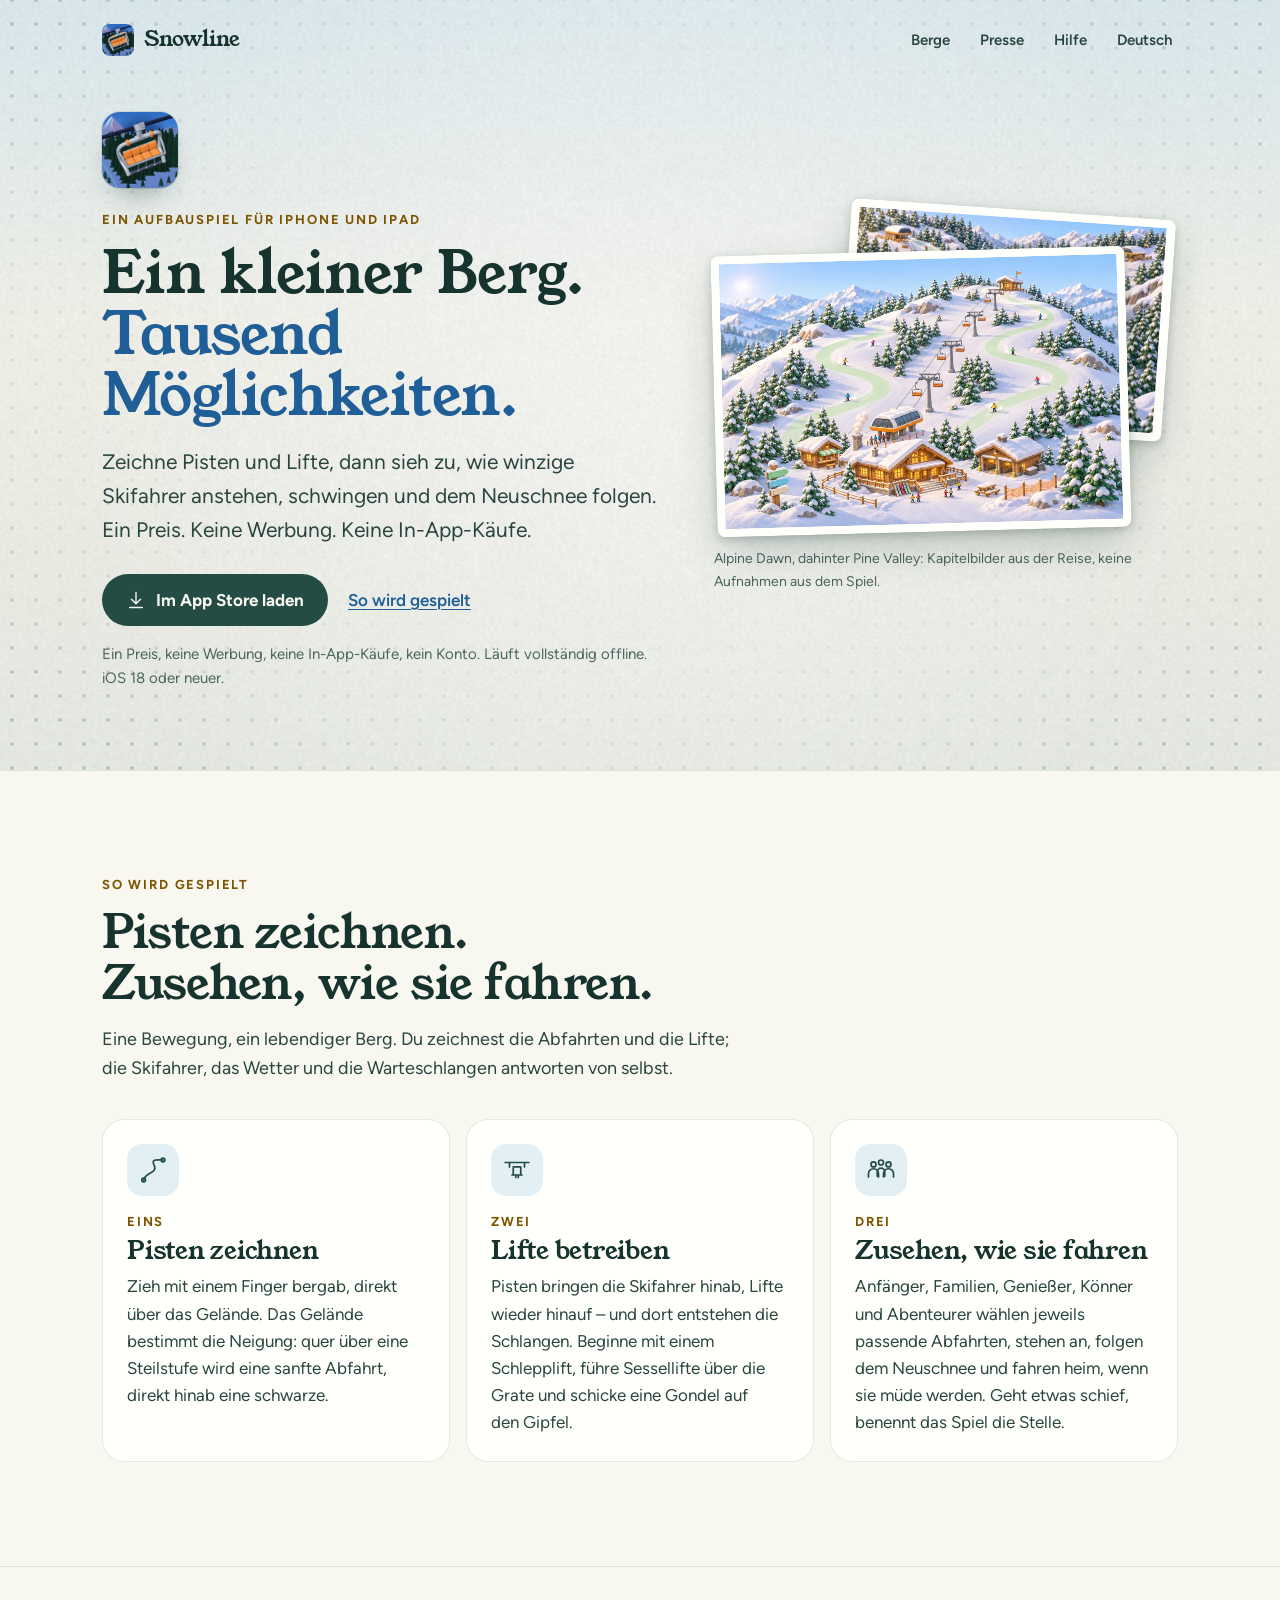
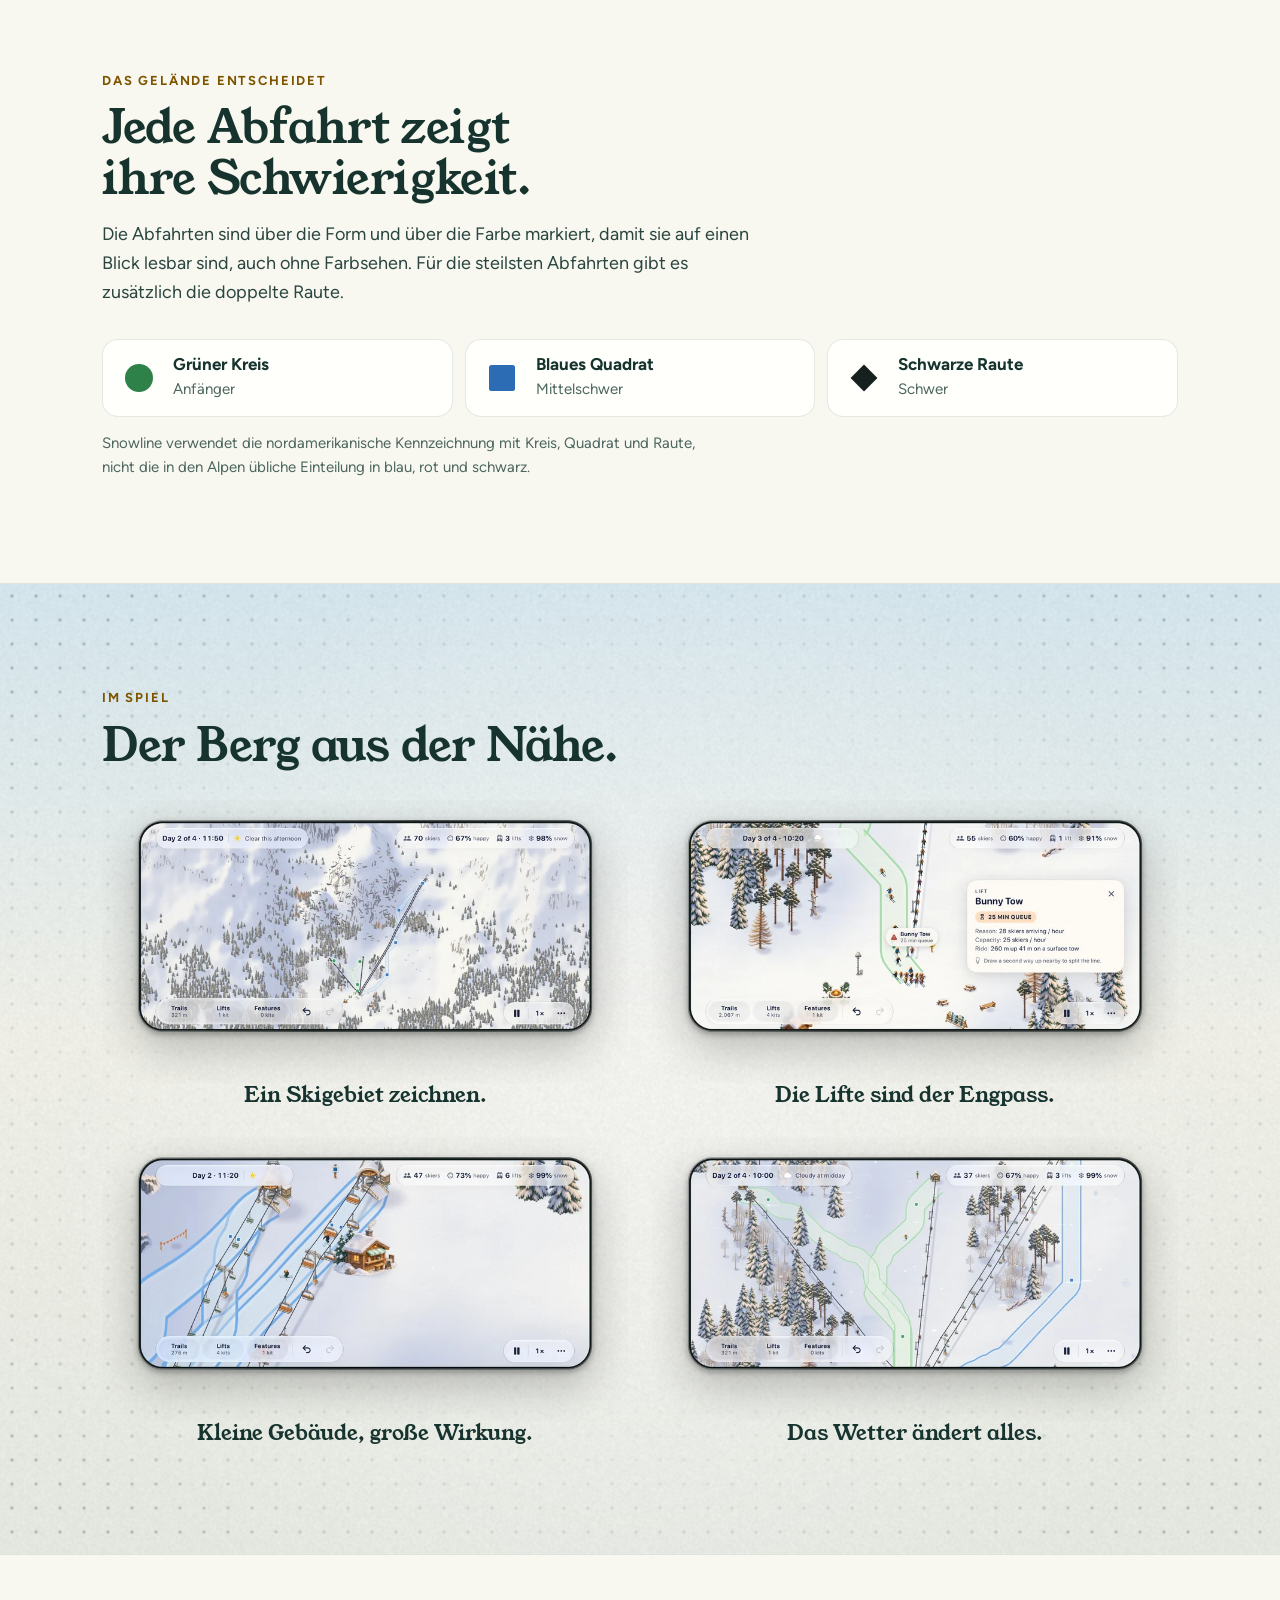
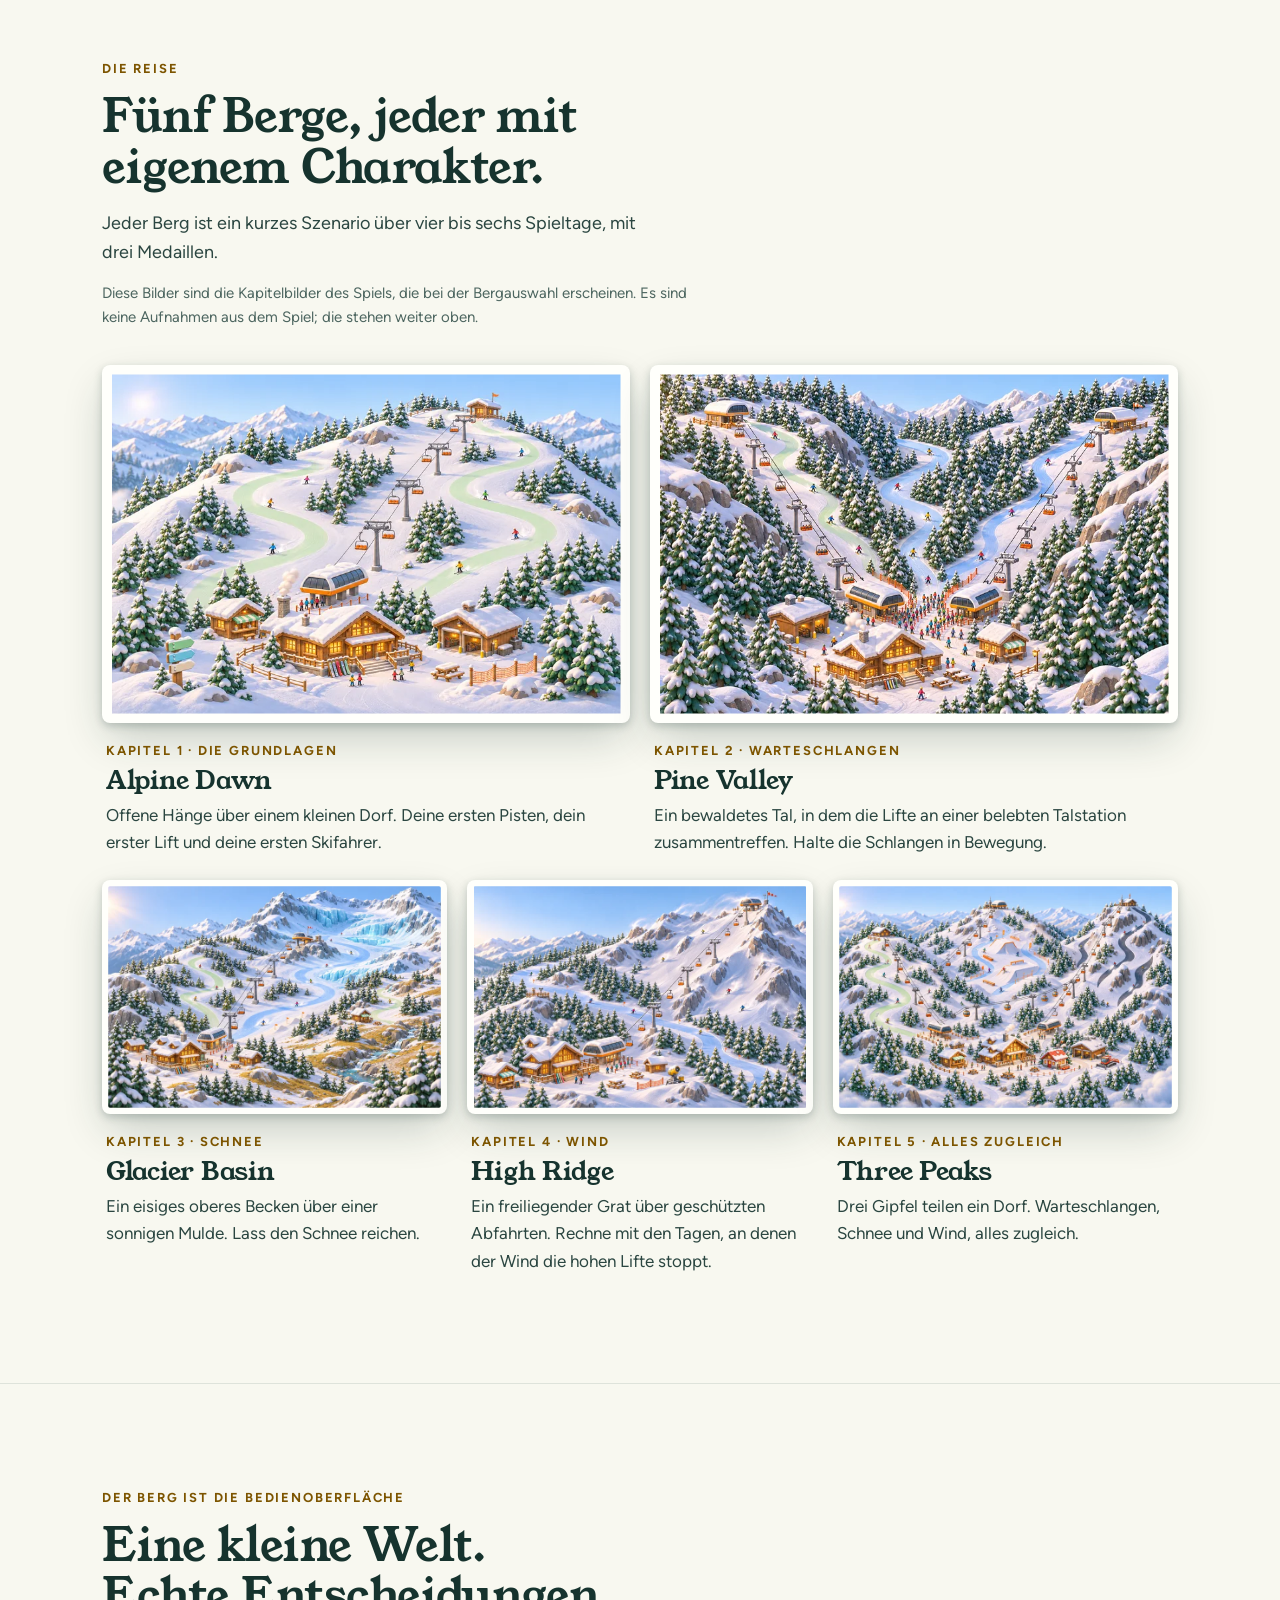
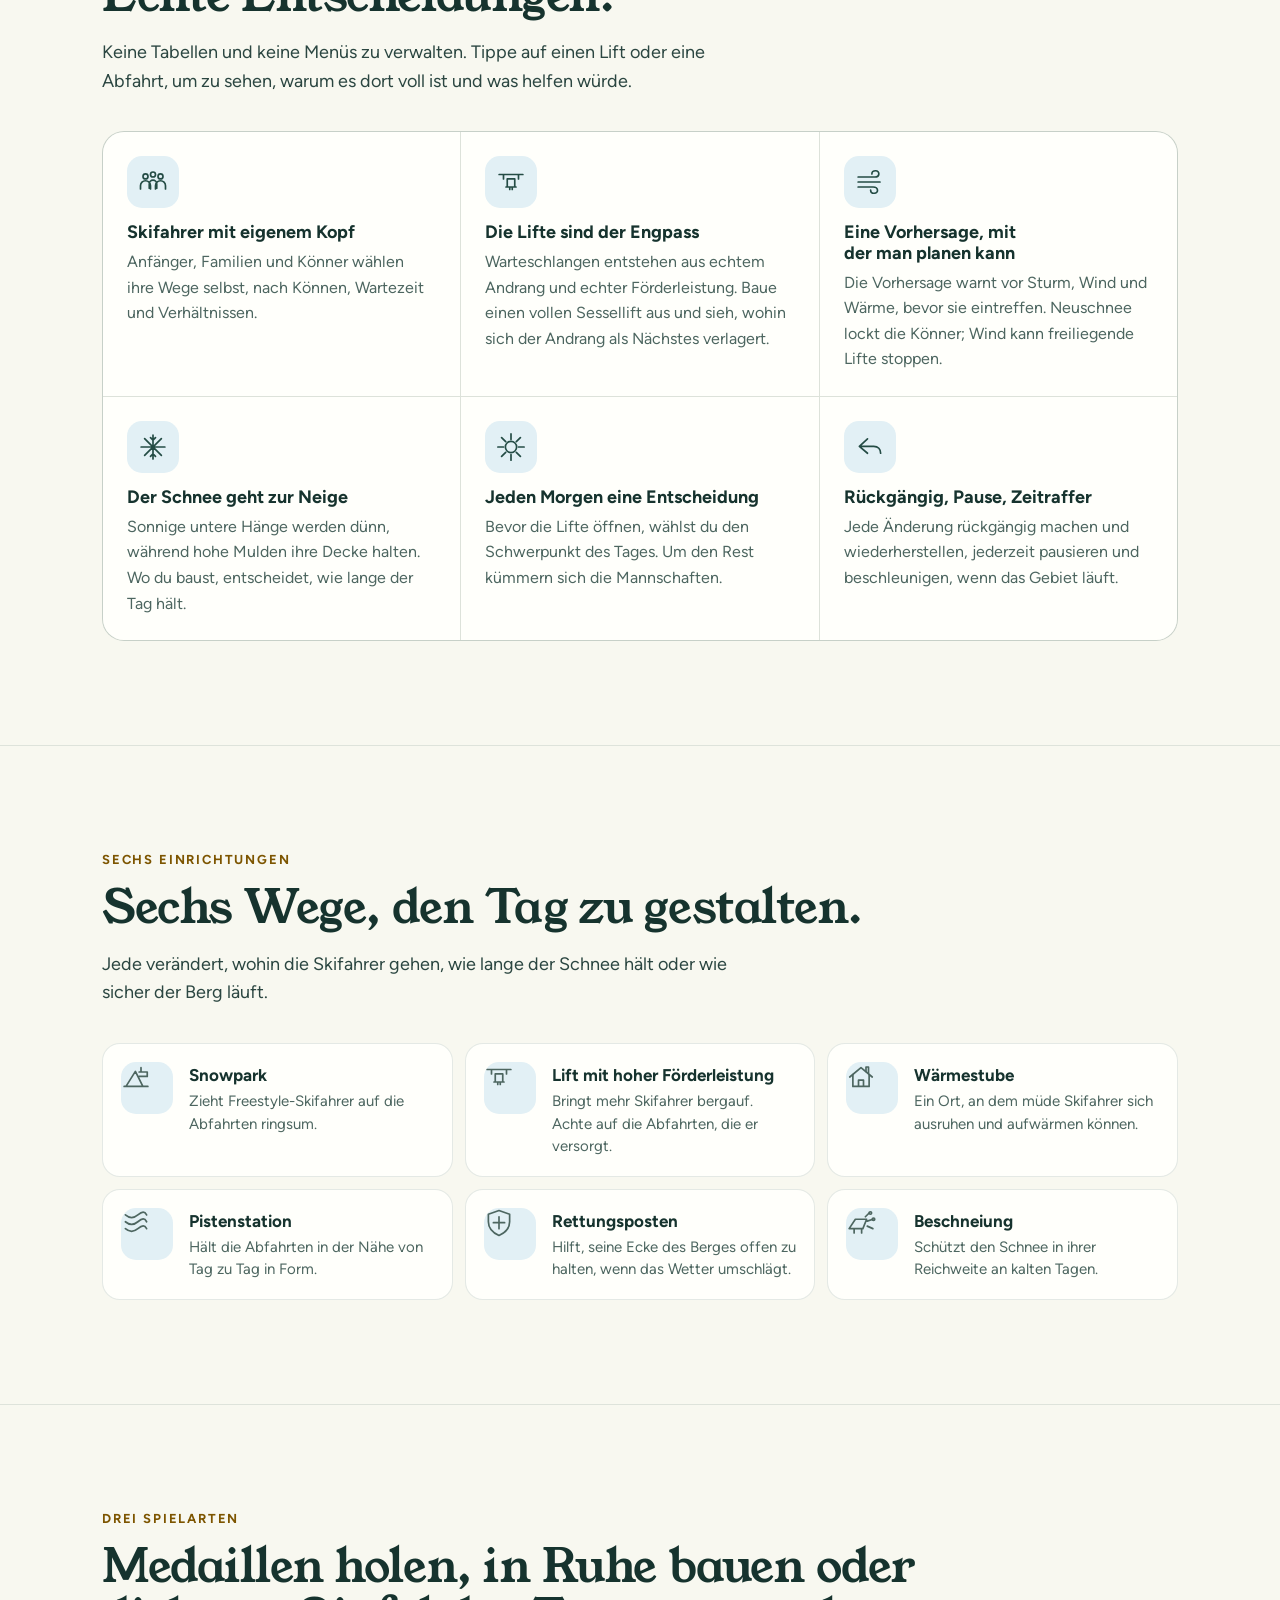
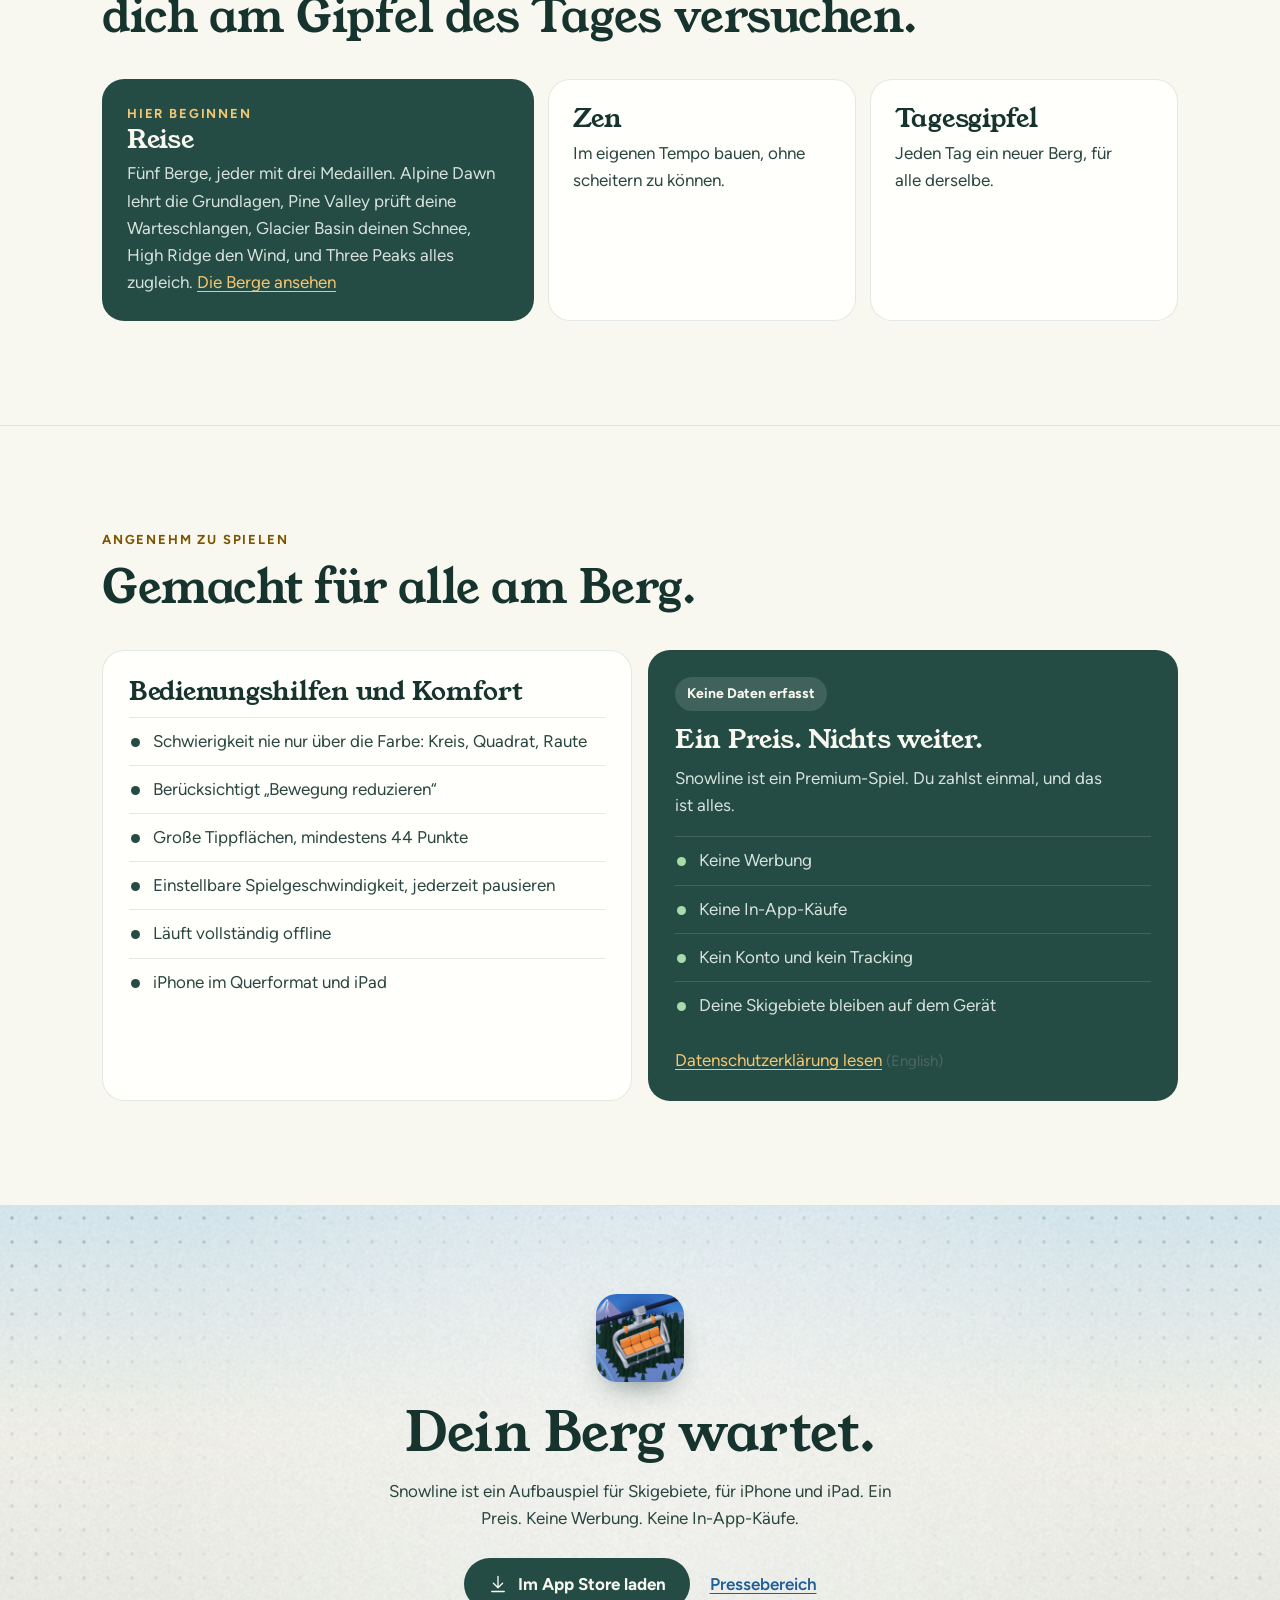
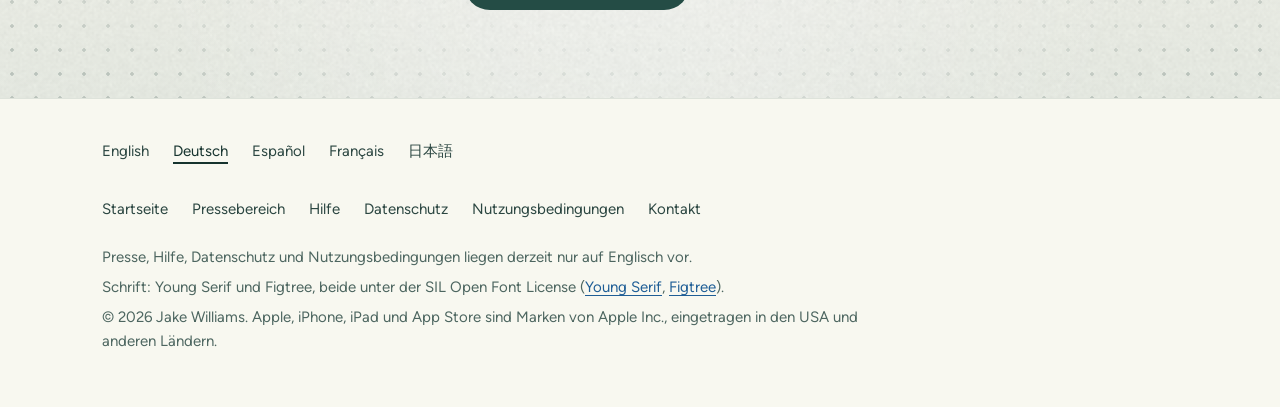
==== commit cd681300: "Add French, Spanish and Japanese landing pages Snowline's 1.0.2 App Store listing is written in de-D" ====
--- a/index.de.html
+++ b/index.de.html
@@ -10,8 +10,11 @@
 <meta name="theme-color" content="#0E1C1A" media="(prefers-color-scheme: dark)">
 <!-- appmeta:start --><meta name="apple-itunes-app" content="app-id=6834599728"><!-- appmeta:end -->
 <link rel="canonical" href="https://jakeintech.github.io/snowline-site/index.de.html">
+<link rel="alternate" hreflang="en" href="https://jakeintech.github.io/snowline-site/">
 <link rel="alternate" hreflang="de" href="https://jakeintech.github.io/snowline-site/index.de.html">
-<link rel="alternate" hreflang="en" href="https://jakeintech.github.io/snowline-site/">
+<link rel="alternate" hreflang="es" href="https://jakeintech.github.io/snowline-site/index.es.html">
+<link rel="alternate" hreflang="fr" href="https://jakeintech.github.io/snowline-site/index.fr.html">
+<link rel="alternate" hreflang="ja" href="https://jakeintech.github.io/snowline-site/index.ja.html">
 <link rel="alternate" hreflang="x-default" href="https://jakeintech.github.io/snowline-site/">
 <link rel="icon" type="image/png" href="assets/img/favicon.png">
 <link rel="apple-touch-icon" href="assets/img/apple-touch-icon.png">
@@ -19,6 +22,9 @@
 <meta property="og:site_name" content="Snowline">
 <meta property="og:locale" content="de_DE">
 <meta property="og:locale:alternate" content="en_US">
+<meta property="og:locale:alternate" content="es_ES">
+<meta property="og:locale:alternate" content="fr_FR">
+<meta property="og:locale:alternate" content="ja_JP">
 <meta property="og:title" content="Snowline: ein kleiner Berg, tausend Möglichkeiten">
 <meta property="og:description" content="Ein Aufbauspiel für iPhone und iPad. Pisten zeichnen. Zusehen, wie sie fahren.">
 <meta property="og:url" content="https://jakeintech.github.io/snowline-site/index.de.html">
@@ -77,7 +83,7 @@
     <a href="#mountains">Berge</a>
     <a href="press.html" hreflang="en">Presse</a>
     <a href="support.html" hreflang="en">Hilfe</a>
-    <a href="./" hreflang="en" lang="en">English</a>
+    <a href="#languages">Deutsch</a>
   </nav>
 </header>
 
@@ -341,9 +347,15 @@
 
 <footer class="site-foot">
   <div class="wrap">
+    <nav id="languages" aria-label="Sprache">
+      <a href="./" hreflang="en" lang="en">English</a>
+      <a href="index.de.html" hreflang="de" aria-current="true">Deutsch</a>
+      <a href="index.es.html" hreflang="es" lang="es">Español</a>
+      <a href="index.fr.html" hreflang="fr" lang="fr">Français</a>
+      <a href="index.ja.html" hreflang="ja" lang="ja">日本語</a>
+    </nav>
     <nav aria-label="Fußbereich">
       <a href="index.de.html">Startseite</a>
-      <a href="./" hreflang="en" lang="en">English</a>
       <a href="press.html" hreflang="en">Pressebereich</a>
       <a href="support.html" hreflang="en">Hilfe</a>
       <a href="privacy-policy.html" hreflang="en">Datenschutz</a>
--- a/assets/site.css
+++ b/assets/site.css
@@ -292,6 +292,15 @@
 .site-foot nav { display: flex; flex-wrap: wrap; gap: 0 4px; margin: 0 0 14px -10px; }
 .site-foot nav a { display: inline-flex; align-items: center; min-height: 44px; color: var(--ink2); text-decoration: none; padding: 0 10px; border-radius: 10px; }
 .site-foot nav a:hover { color: var(--ink); background: var(--bg2); }
+.site-foot nav a[aria-current="true"] { color: var(--ink); text-decoration: underline; text-decoration-thickness: 2px; text-underline-offset: 6px; }
+
+/* Japanese: Latin keeps the brand faces, CJK falls through to the system ones.
+   Latin letter-spacing is wrong for CJK headings, so clear it. */
+html[lang="ja"] {
+  --serif: "Young Serif", "Hiragino Mincho ProN", "Yu Mincho", "Noto Serif JP", "Iowan Old Style", Georgia, serif;
+  --sans: "Figtree", -apple-system, "Hiragino Sans", "Hiragino Kaku Gothic ProN", "Yu Gothic", "Noto Sans JP", sans-serif;
+}
+html[lang="ja"] h1, html[lang="ja"] h2, html[lang="ja"] h3 { letter-spacing: 0; }
 .site-foot p { margin: 0 0 6px; max-width: 56em; }
 
 /* FAQ */
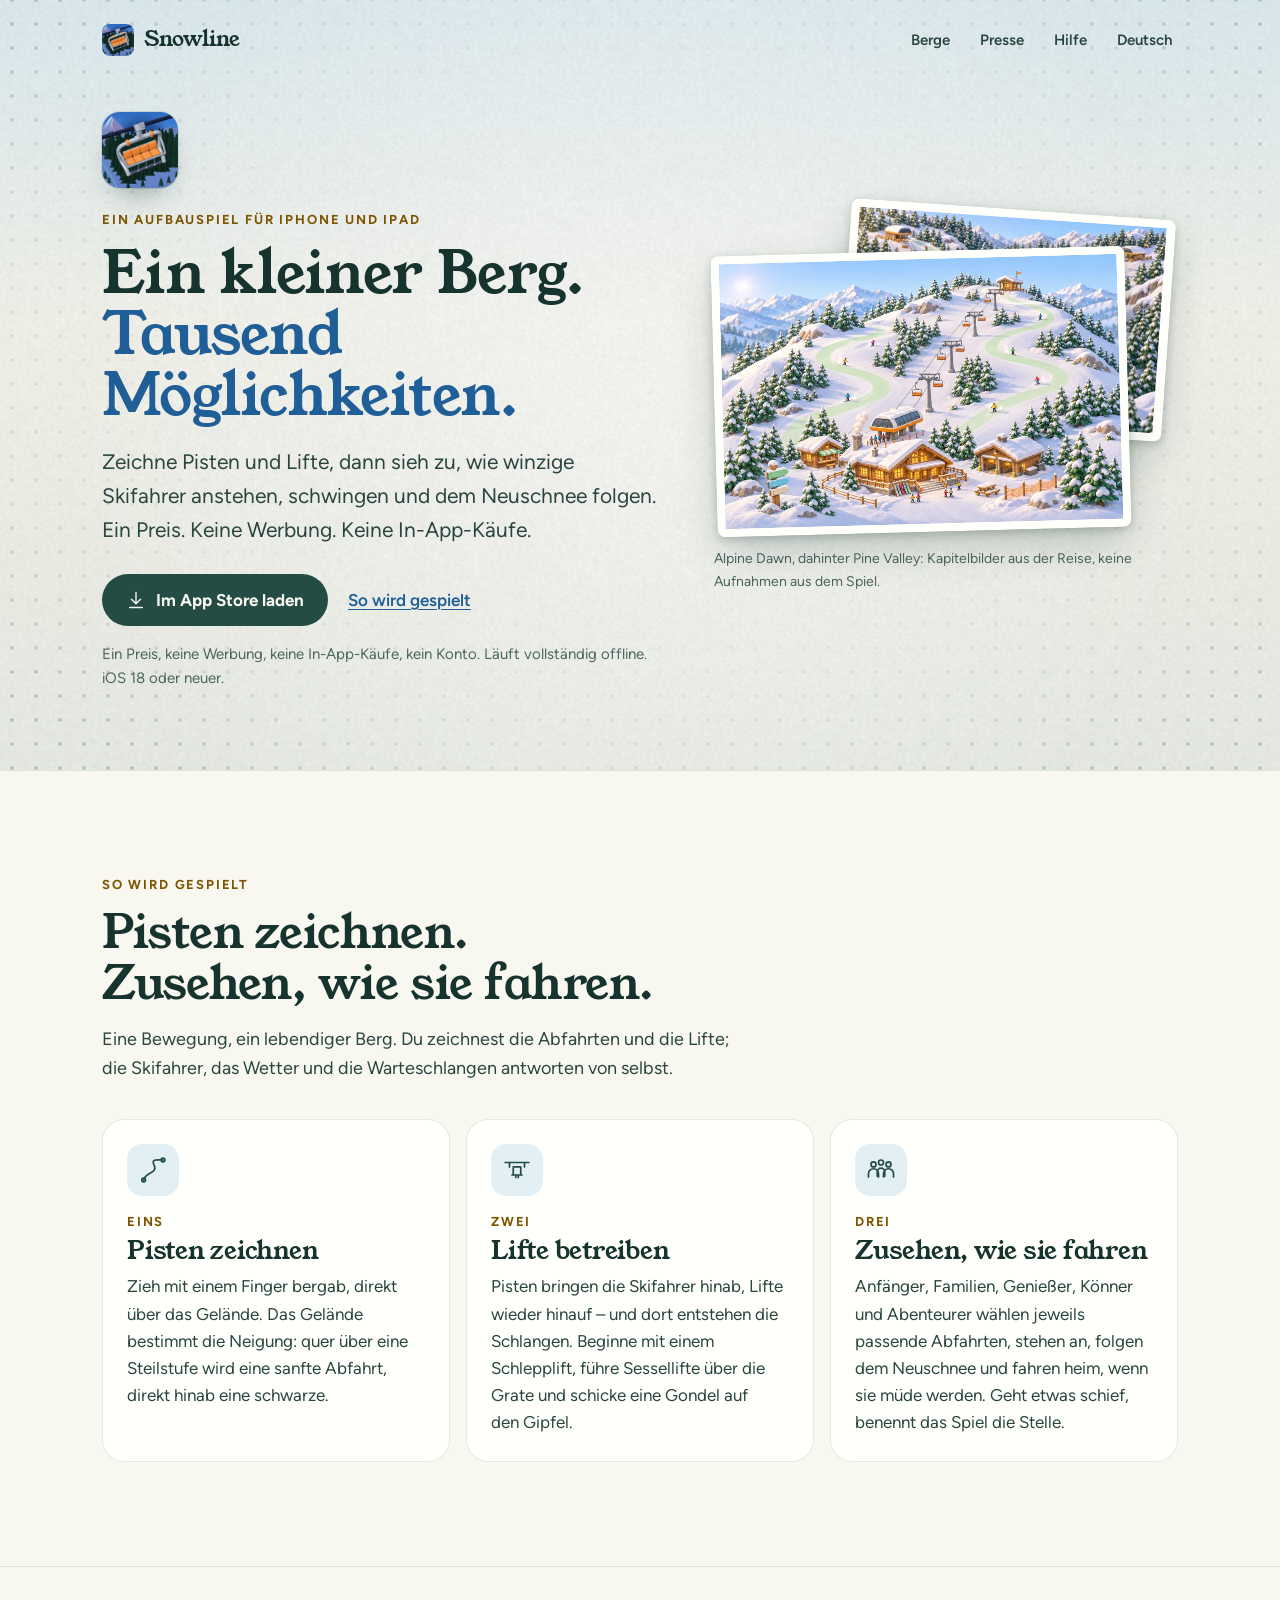
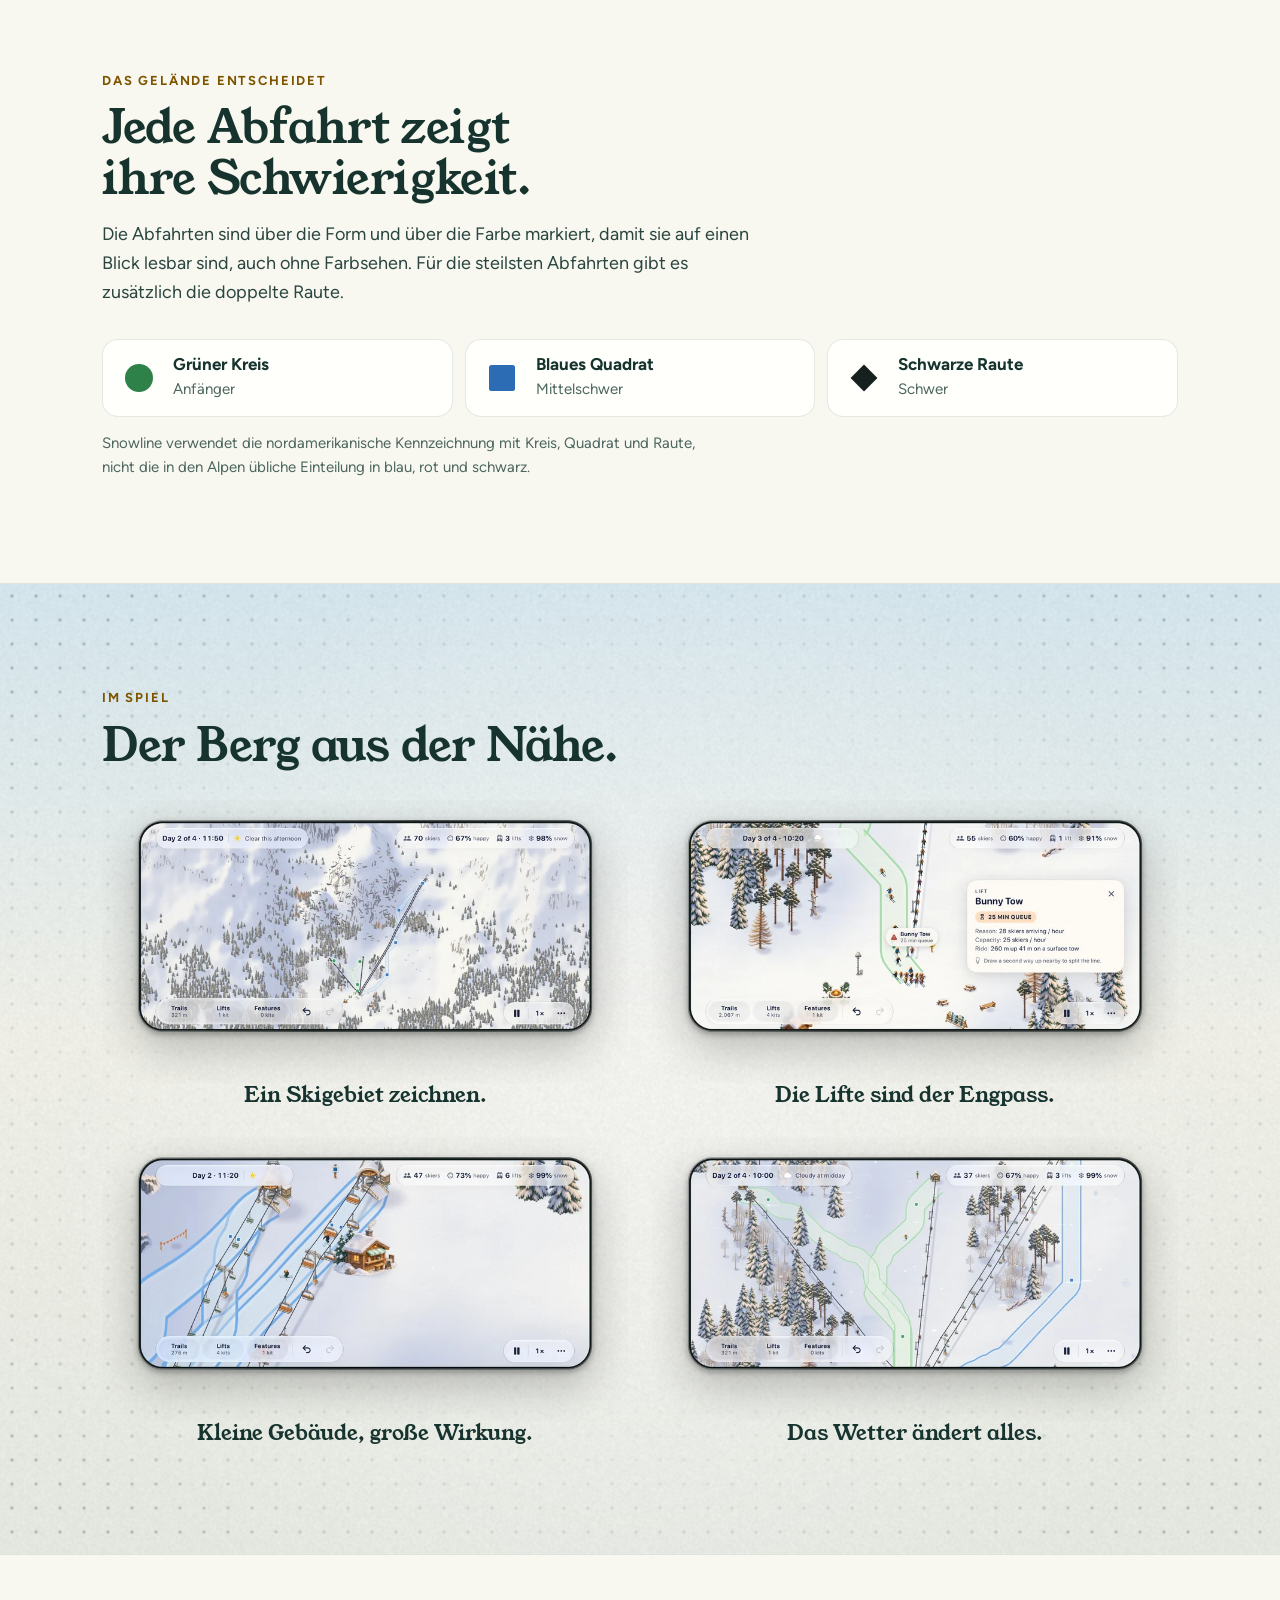
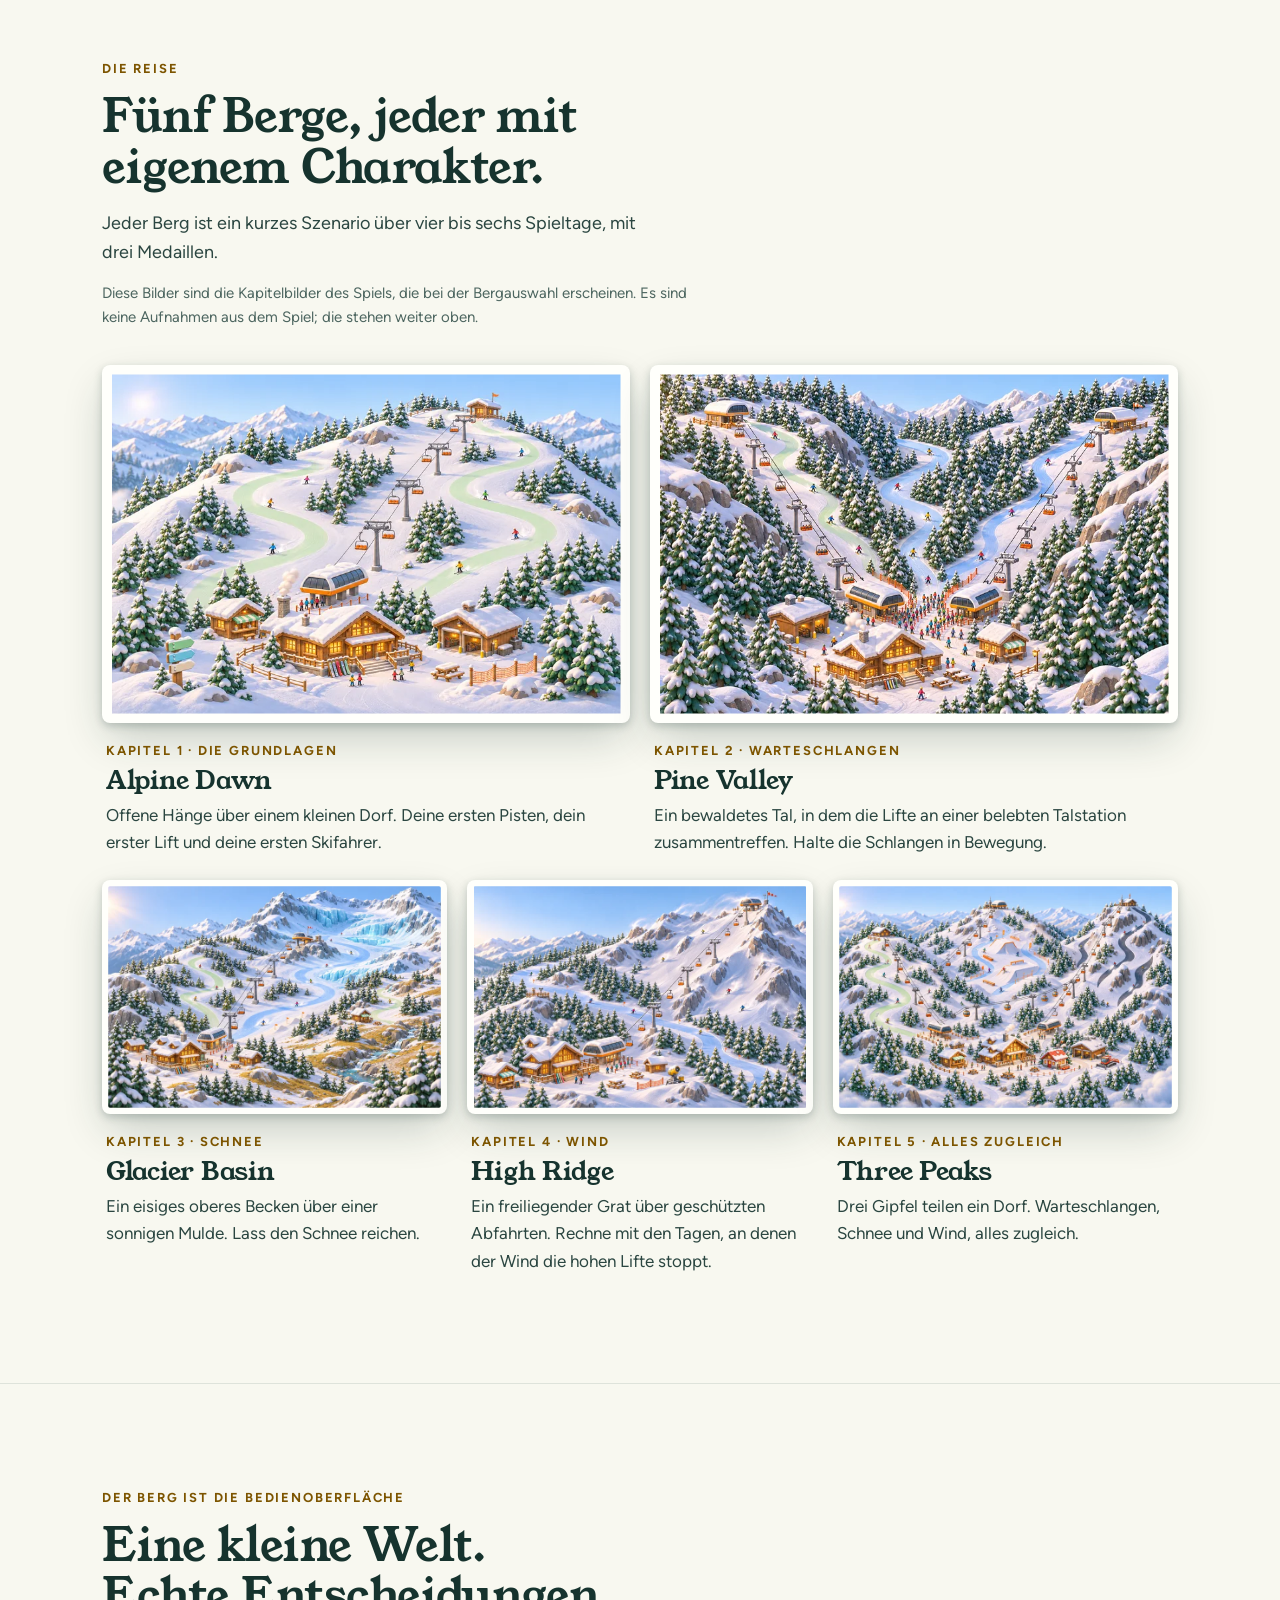
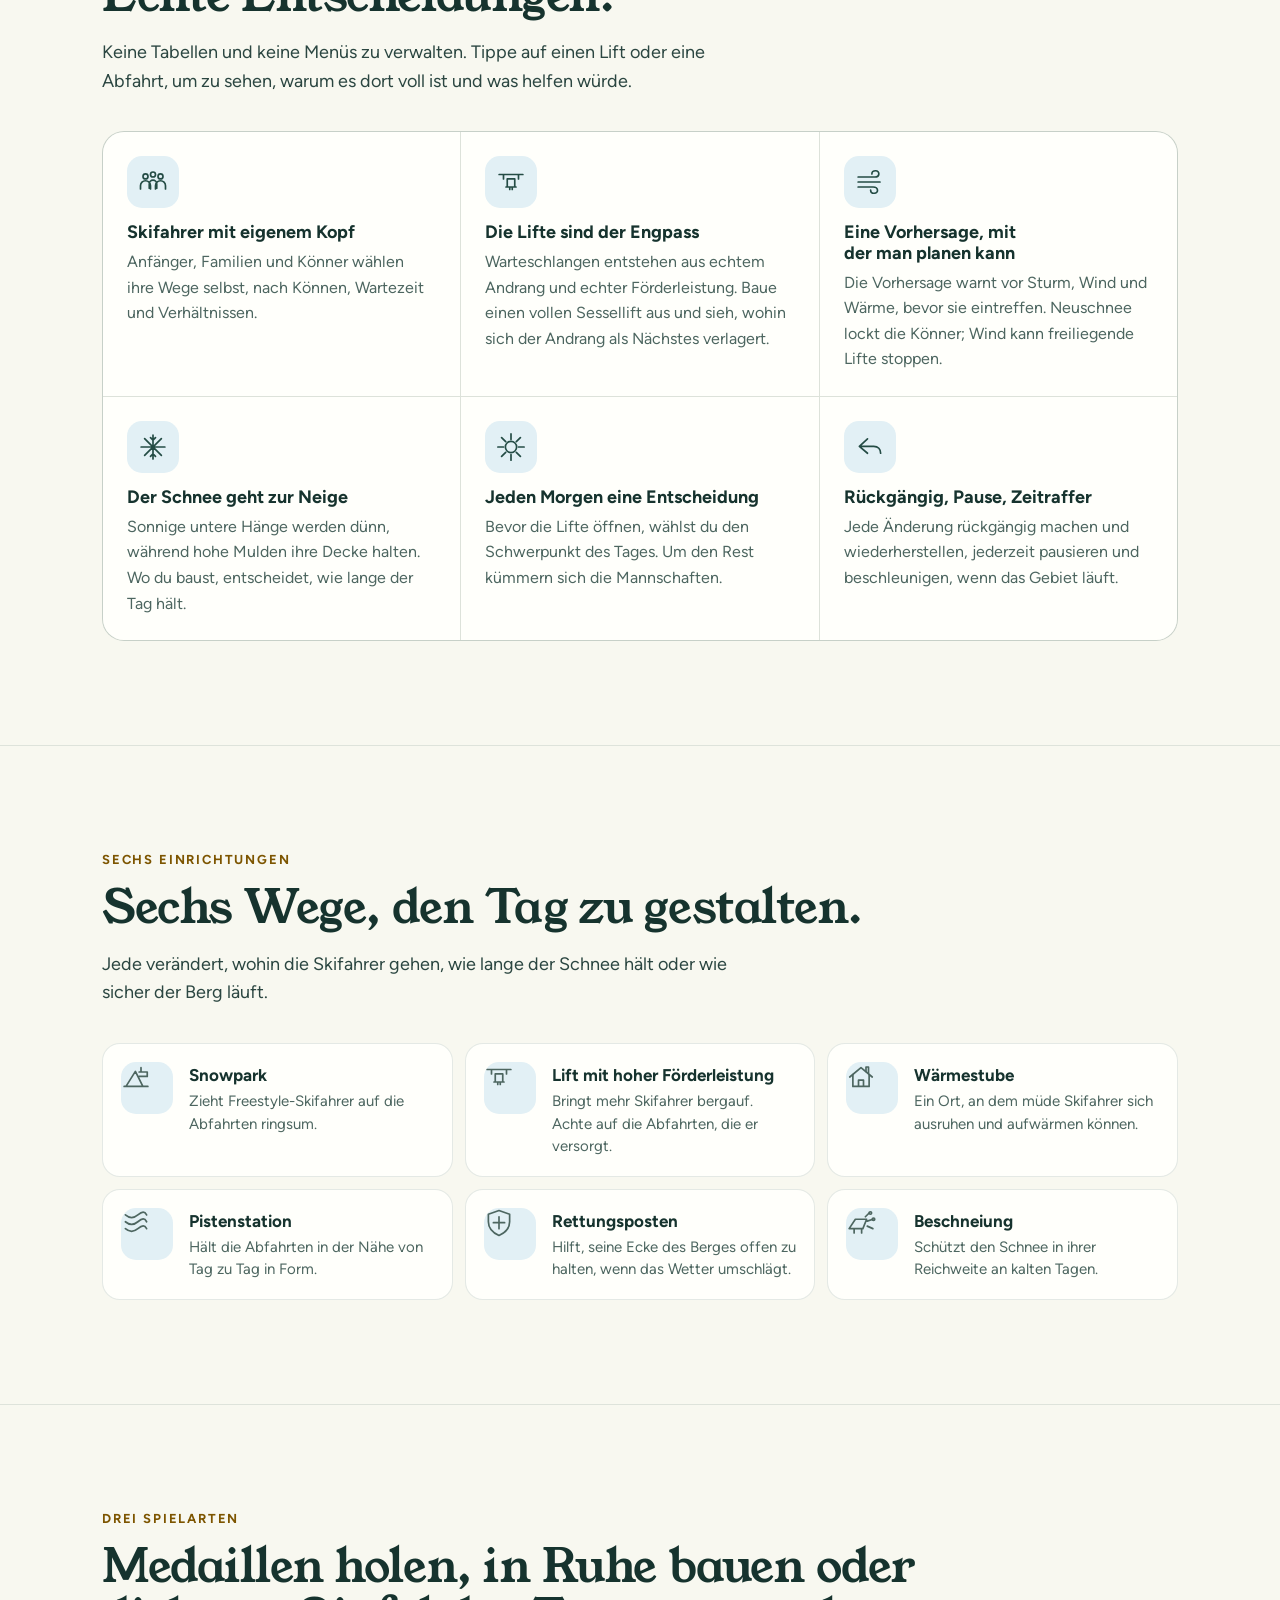
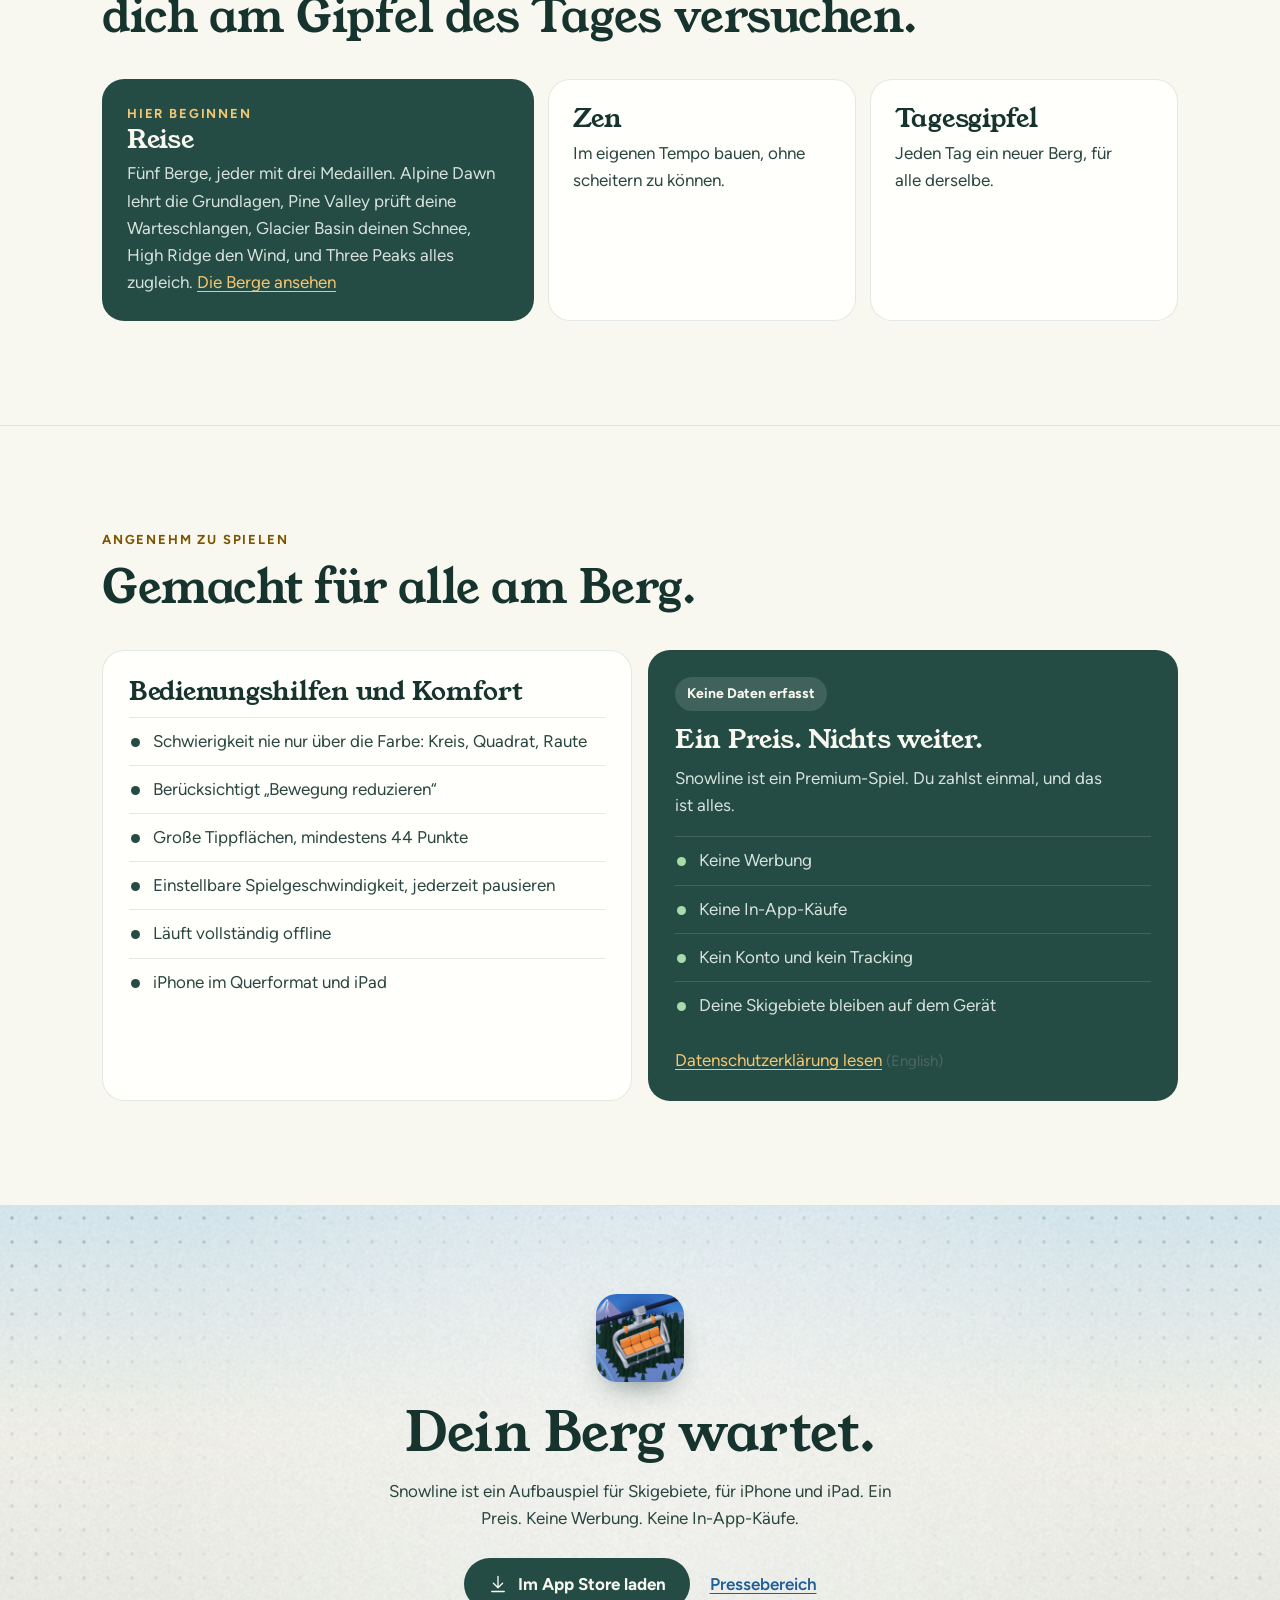
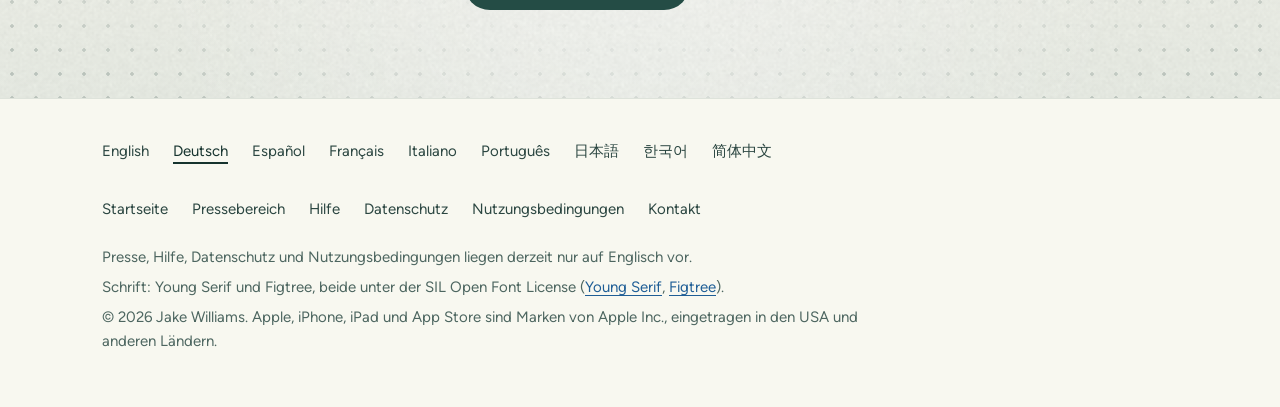
==== commit eab38947: "Add Italian, Portuguese, Chinese and Korean landing pages Completes the set: the site now speaks the" ====
--- a/index.de.html
+++ b/index.de.html
@@ -14,7 +14,11 @@
 <link rel="alternate" hreflang="de" href="https://jakeintech.github.io/snowline-site/index.de.html">
 <link rel="alternate" hreflang="es" href="https://jakeintech.github.io/snowline-site/index.es.html">
 <link rel="alternate" hreflang="fr" href="https://jakeintech.github.io/snowline-site/index.fr.html">
+<link rel="alternate" hreflang="it" href="https://jakeintech.github.io/snowline-site/index.it.html">
 <link rel="alternate" hreflang="ja" href="https://jakeintech.github.io/snowline-site/index.ja.html">
+<link rel="alternate" hreflang="ko" href="https://jakeintech.github.io/snowline-site/index.ko.html">
+<link rel="alternate" hreflang="pt-BR" href="https://jakeintech.github.io/snowline-site/index.pt.html">
+<link rel="alternate" hreflang="zh-Hans" href="https://jakeintech.github.io/snowline-site/index.zh.html">
 <link rel="alternate" hreflang="x-default" href="https://jakeintech.github.io/snowline-site/">
 <link rel="icon" type="image/png" href="assets/img/favicon.png">
 <link rel="apple-touch-icon" href="assets/img/apple-touch-icon.png">
@@ -352,7 +356,11 @@
       <a href="index.de.html" hreflang="de" aria-current="true">Deutsch</a>
       <a href="index.es.html" hreflang="es" lang="es">Español</a>
       <a href="index.fr.html" hreflang="fr" lang="fr">Français</a>
+      <a href="index.it.html" hreflang="it" lang="it">Italiano</a>
+      <a href="index.pt.html" hreflang="pt-BR" lang="pt-BR">Português</a>
       <a href="index.ja.html" hreflang="ja" lang="ja">日本語</a>
+      <a href="index.ko.html" hreflang="ko" lang="ko">한국어</a>
+      <a href="index.zh.html" hreflang="zh-Hans" lang="zh-Hans">简体中文</a>
     </nav>
     <nav aria-label="Fußbereich">
       <a href="index.de.html">Startseite</a>
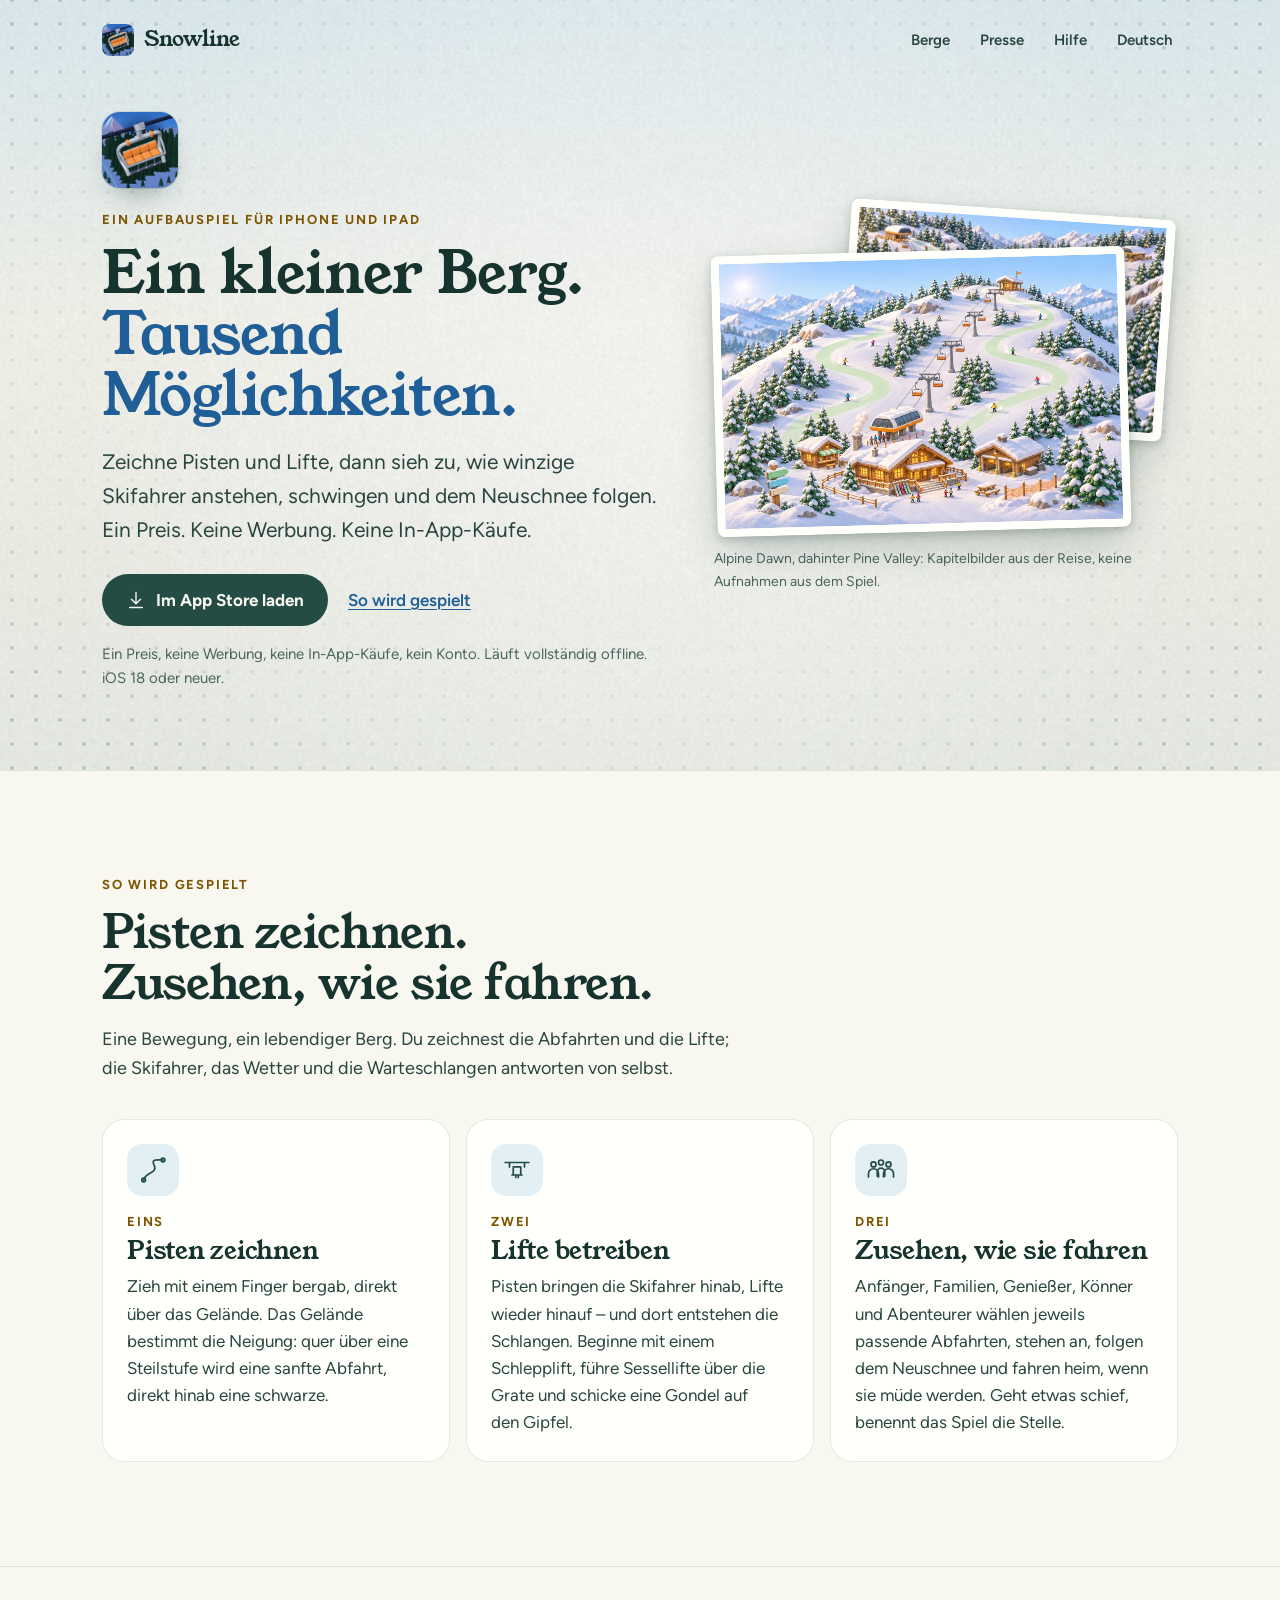
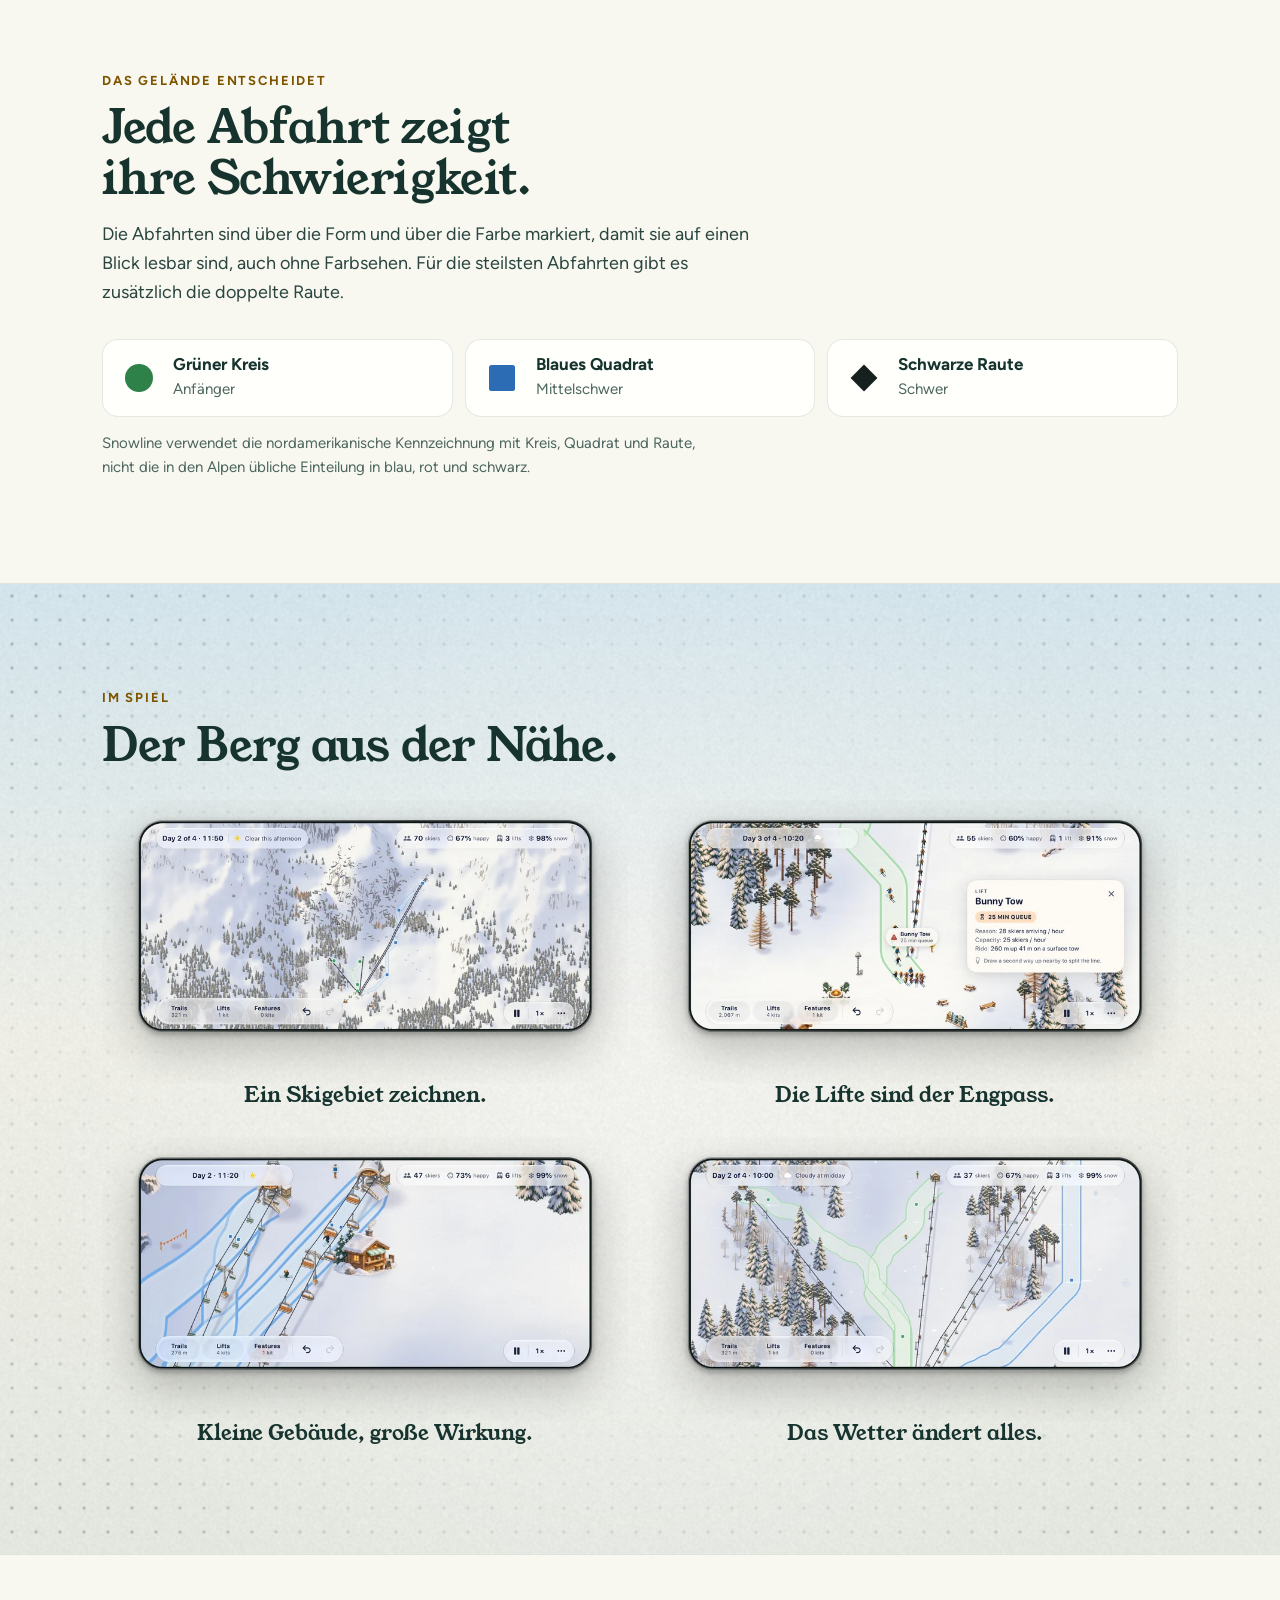
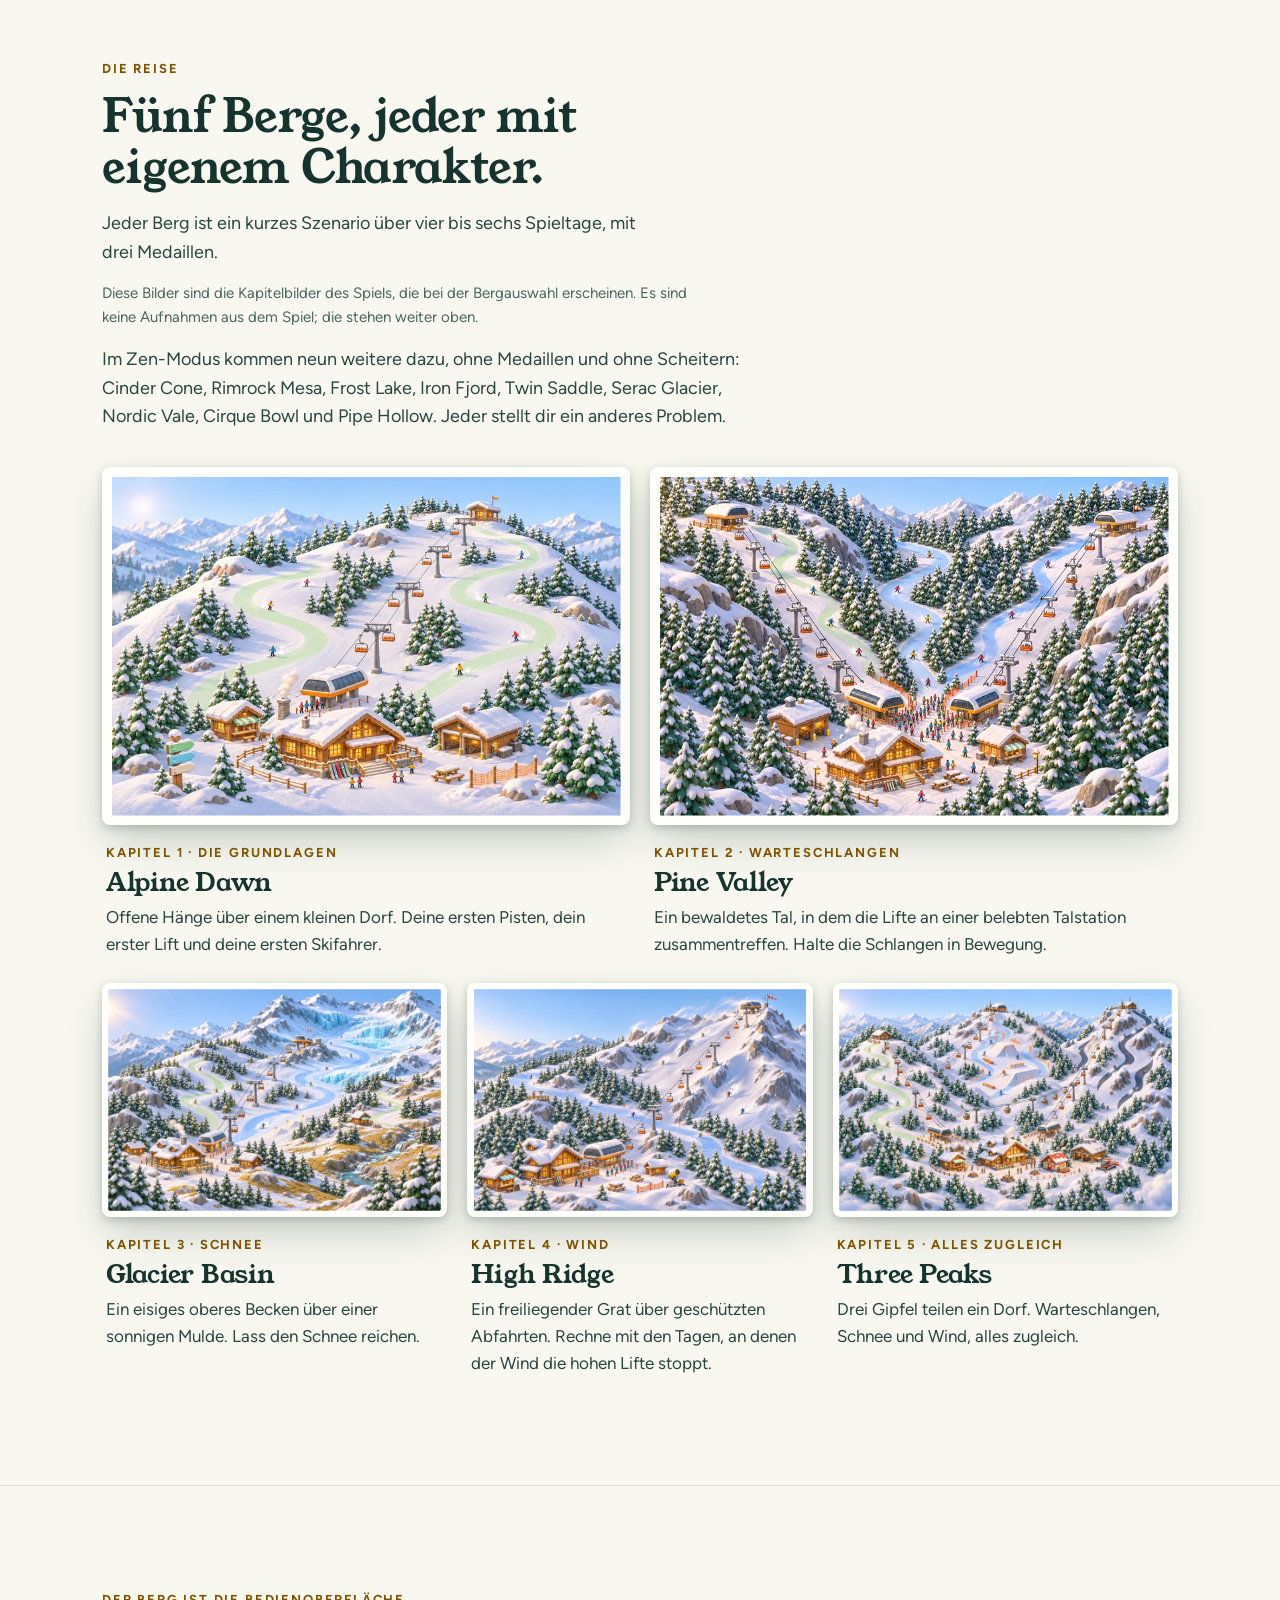
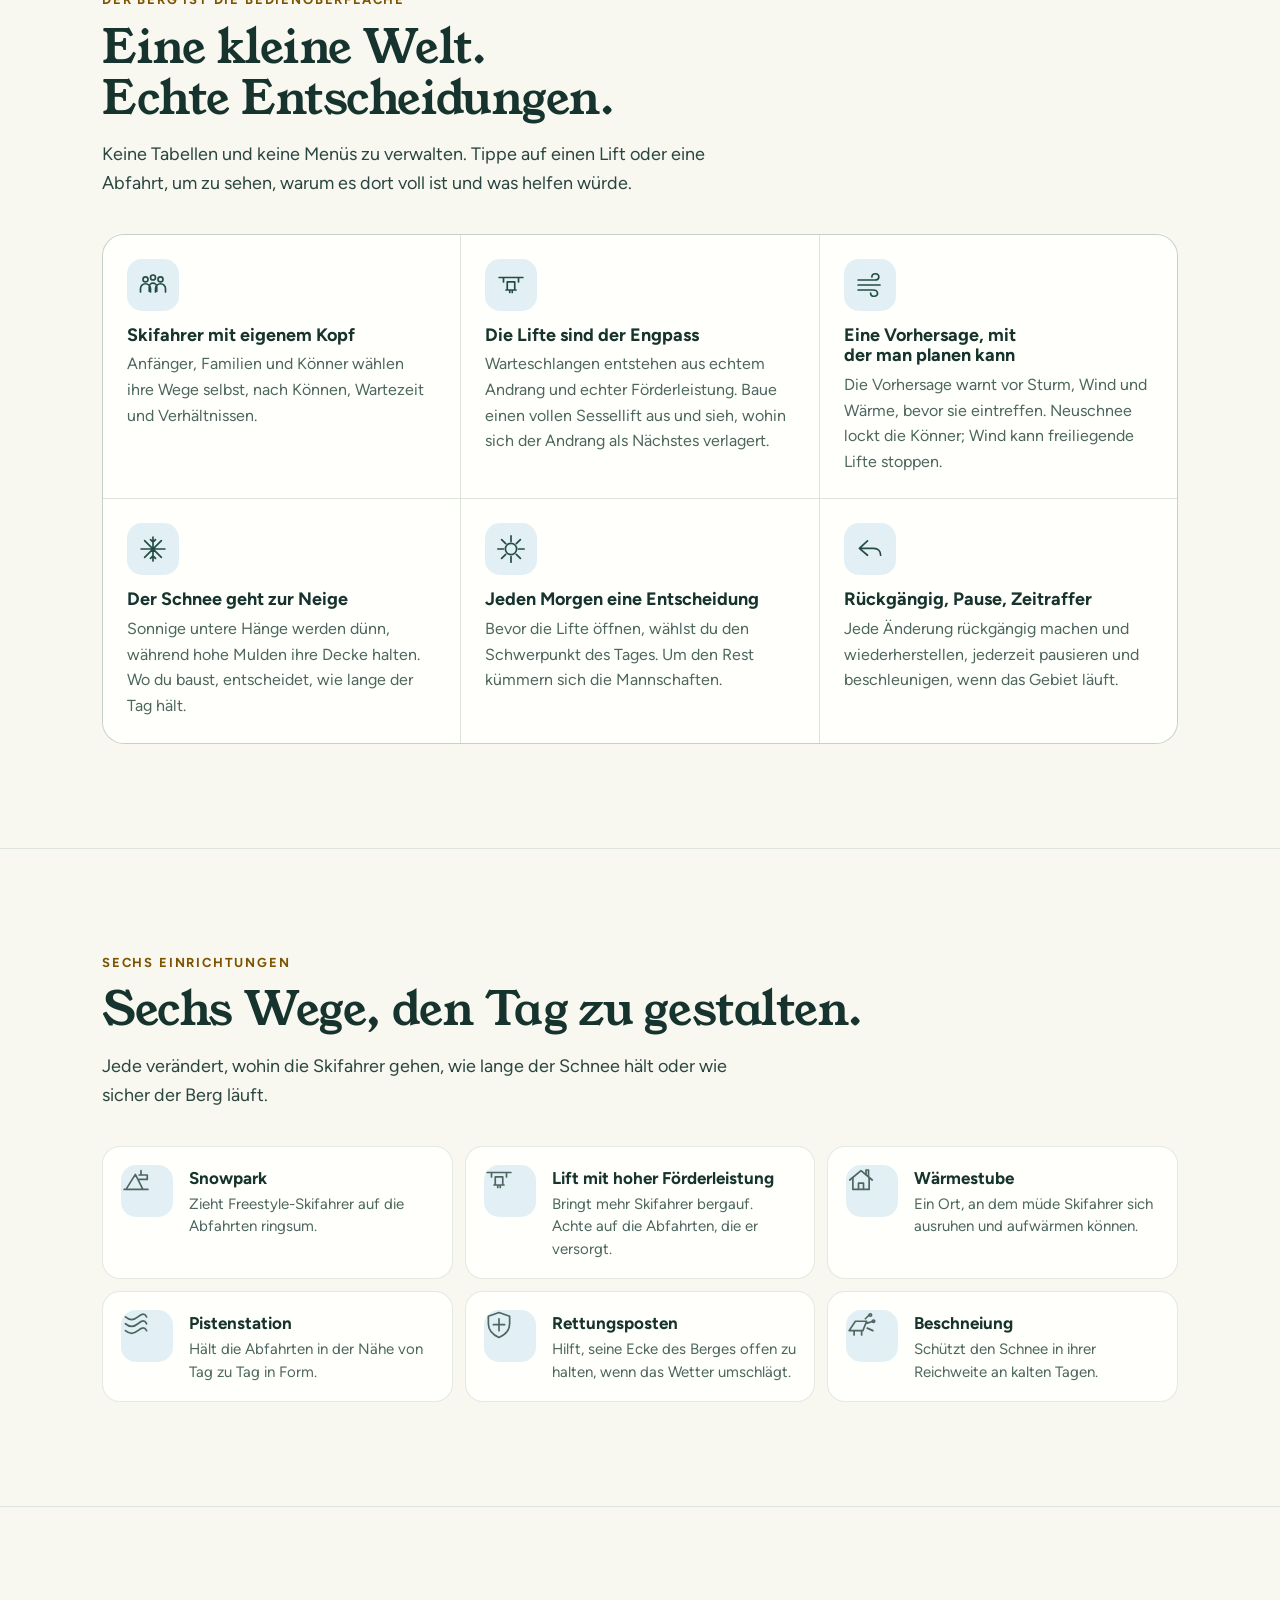
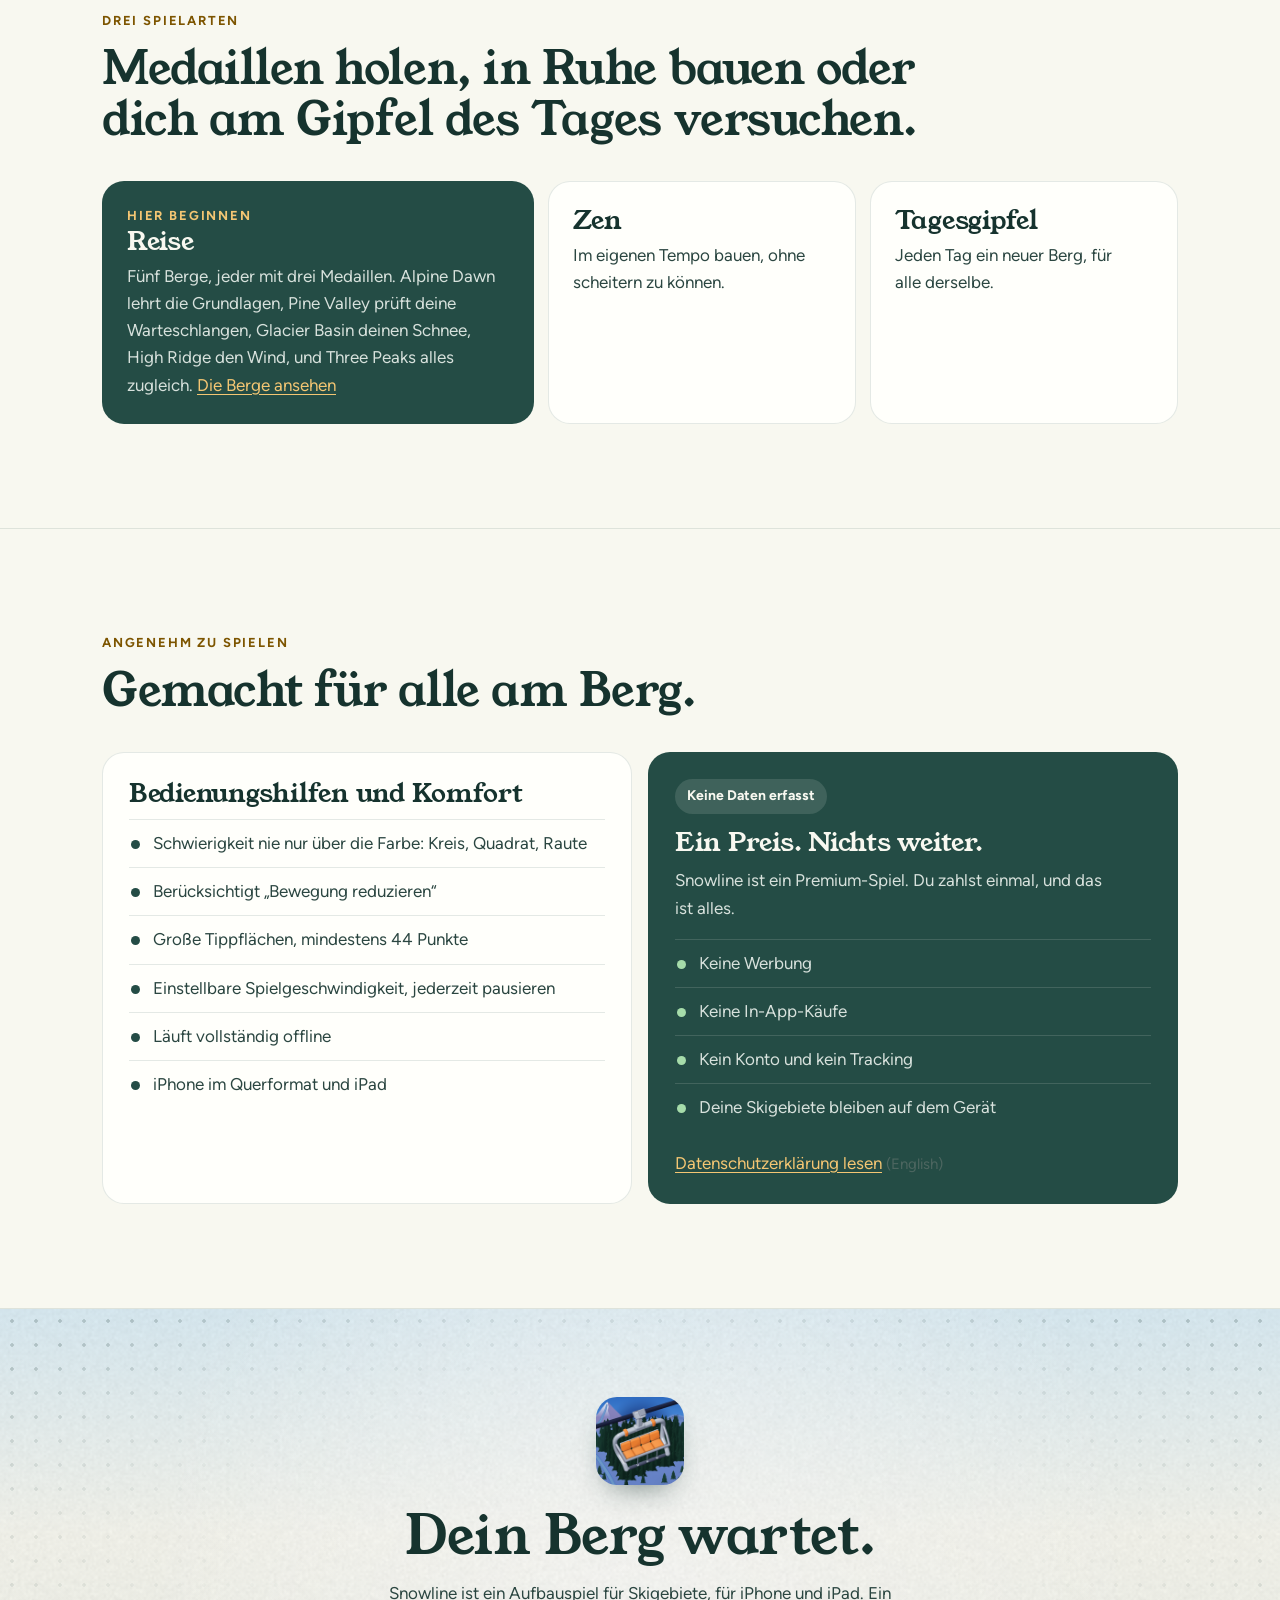
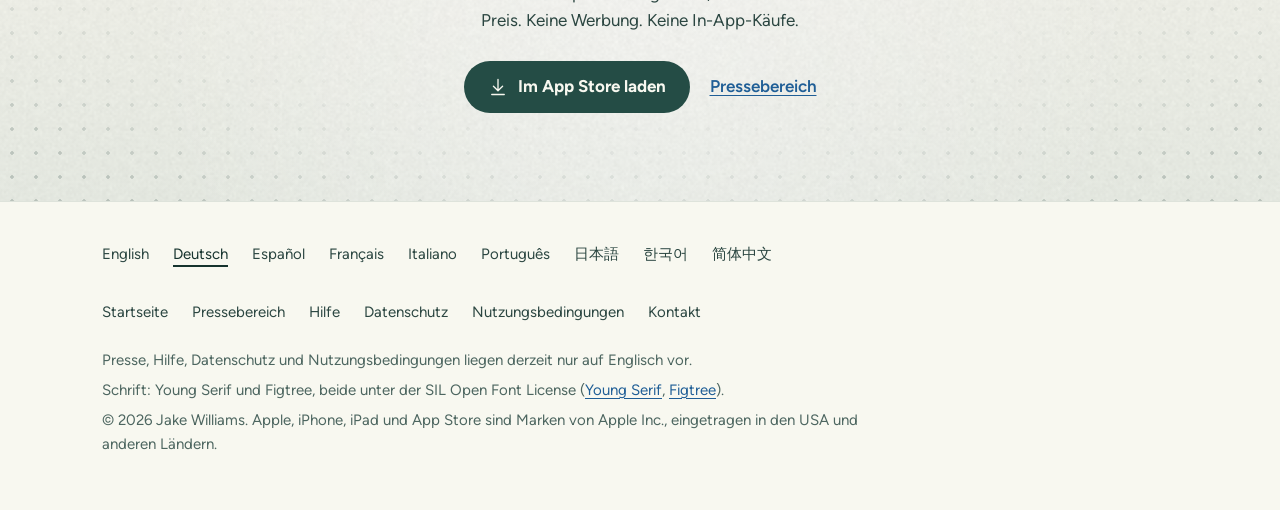
==== commit 2052ae53: "Name the nine Zen mountains on every page The Journey section is still five chapters with medals, an" ====
--- a/index.de.html
+++ b/index.de.html
@@ -179,7 +179,7 @@
     <h2 id="mountains-title">Fünf Berge, jeder mit eigenem Charakter.</h2>
     <p class="intro">Jeder Berg ist ein kurzes Szenario über vier bis sechs Spieltage, mit drei Medaillen.</p>
     <p class="note">Diese Bilder sind die Kapitelbilder des Spiels, die bei der Bergauswahl erscheinen. Es sind keine Aufnahmen aus dem Spiel; die stehen weiter oben.</p>
-    <!-- new-mountains:start --><!-- new-mountains:end -->
+    <!-- new-mountains:start --><p class="intro">Im Zen-Modus kommen neun weitere dazu, ohne Medaillen und ohne Scheitern: Cinder Cone, Rimrock Mesa, Frost Lake, Iron Fjord, Twin Saddle, Serac Glacier, Nordic Vale, Cirque Bowl und Pipe Hollow. Jeder stellt dir ein anderes Problem.</p><!-- new-mountains:end -->
     <ul class="peaks">
       <li class="peak">
         <img class="print" src="assets/img/art/alpine-dawn-768.webp" srcset="assets/img/art/alpine-dawn-768.webp 768w, assets/img/art/alpine-dawn-1536.webp 1536w" sizes="(min-width: 720px) 50vw, 100vw" width="1536" height="1024" loading="lazy" alt="Ein gemalter kleiner Berg am Morgen: eine Holzhütte und eine Liftstation in einem verschneiten Dorf, ein Sessellift, der zwischen Nadelbäumen aufsteigt, und blassgrüne Abfahrten, die sich ins Tal winden.">
